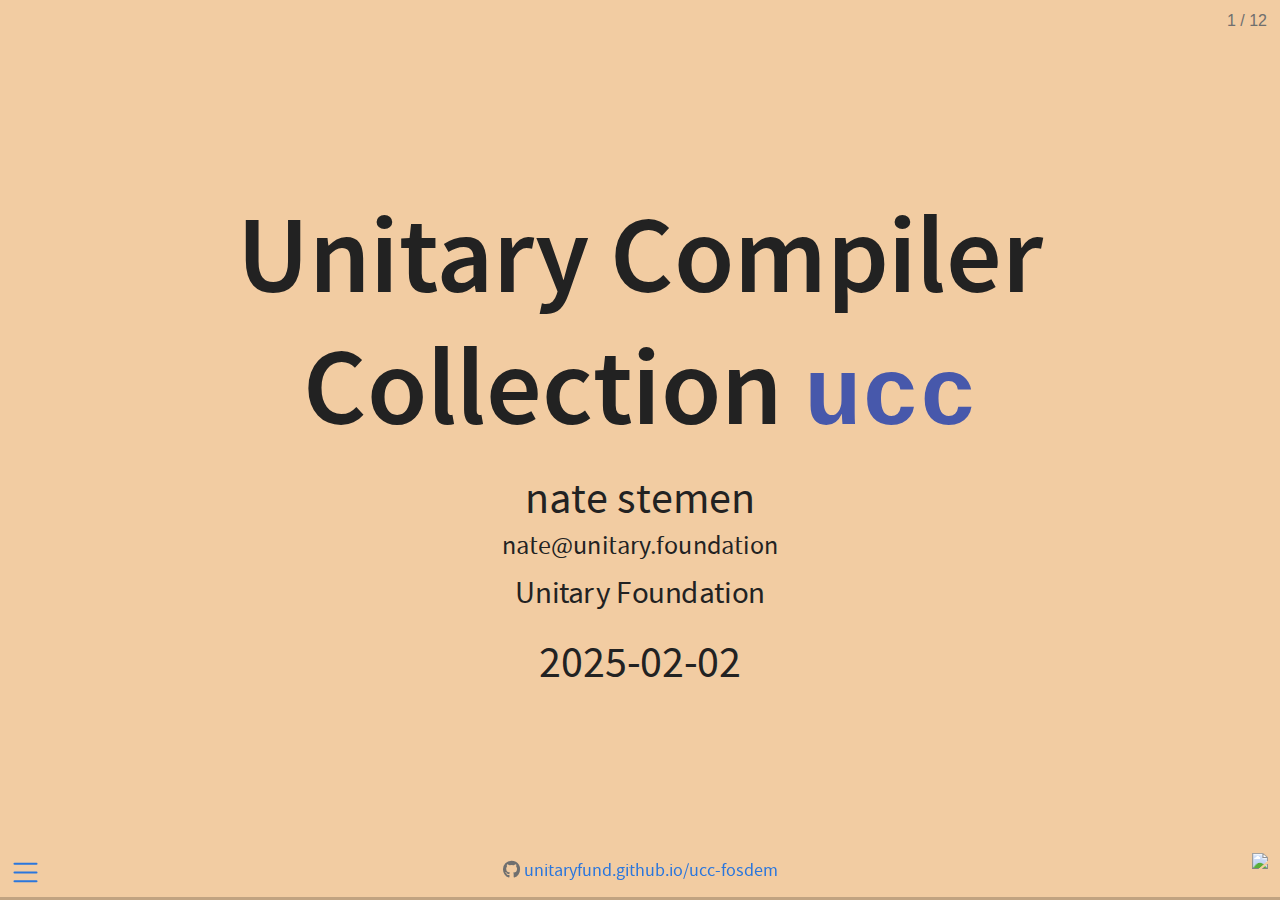
==== docs/ucc.html @ 421ac42f "progressing" ====
<!DOCTYPE html>
<html lang="en"><head>
<script src="site_libs/clipboard/clipboard.min.js"></script>
<script src="site_libs/quarto-html/tabby.min.js"></script>
<script src="site_libs/quarto-html/popper.min.js"></script>
<script src="site_libs/quarto-html/tippy.umd.min.js"></script>
<link href="site_libs/quarto-html/tippy.css" rel="stylesheet">
<link href="site_libs/quarto-html/light-border.css" rel="stylesheet">
<link href="site_libs/quarto-html/quarto-syntax-highlighting-549806ee2085284f45b00abea8c6df48.css" rel="stylesheet" id="quarto-text-highlighting-styles">
<link href="site_libs/quarto-contrib/fontawesome6-1.2.0/all.min.css" rel="stylesheet">
<link href="site_libs/quarto-contrib/fontawesome6-1.2.0/latex-fontsize.css" rel="stylesheet"><meta charset="utf-8">
  <meta name="generator" content="quarto-1.6.40">

  <meta name="author" content="nate stemen">
  <meta name="dcterms.date" content="2025-02-02">
  <title>Unitary Compiler Collection ucc</title>
  <meta name="apple-mobile-web-app-capable" content="yes">
  <meta name="apple-mobile-web-app-status-bar-style" content="black-translucent">
  <meta name="viewport" content="width=device-width, initial-scale=1.0, maximum-scale=1.0, user-scalable=no, minimal-ui">
  <link rel="stylesheet" href="site_libs/revealjs/dist/reset.css">
  <link rel="stylesheet" href="site_libs/revealjs/dist/reveal.css">
  <style>
    code{white-space: pre-wrap;}
    span.smallcaps{font-variant: small-caps;}
    div.columns{display: flex; gap: min(4vw, 1.5em);}
    div.column{flex: auto; overflow-x: auto;}
    div.hanging-indent{margin-left: 1.5em; text-indent: -1.5em;}
    ul.task-list{list-style: none;}
    ul.task-list li input[type="checkbox"] {
      width: 0.8em;
      margin: 0 0.8em 0.2em -1em; /* quarto-specific, see https://github.com/quarto-dev/quarto-cli/issues/4556 */ 
      vertical-align: middle;
    }
    /* CSS for syntax highlighting */
    pre > code.sourceCode { white-space: pre; position: relative; }
    pre > code.sourceCode > span { line-height: 1.25; }
    pre > code.sourceCode > span:empty { height: 1.2em; }
    .sourceCode { overflow: visible; }
    code.sourceCode > span { color: inherit; text-decoration: inherit; }
    div.sourceCode { margin: 1em 0; }
    pre.sourceCode { margin: 0; }
    @media screen {
    div.sourceCode { overflow: auto; }
    }
    @media print {
    pre > code.sourceCode { white-space: pre-wrap; }
    pre > code.sourceCode > span { display: inline-block; text-indent: -5em; padding-left: 5em; }
    }
    pre.numberSource code
      { counter-reset: source-line 0; }
    pre.numberSource code > span
      { position: relative; left: -4em; counter-increment: source-line; }
    pre.numberSource code > span > a:first-child::before
      { content: counter(source-line);
        position: relative; left: -1em; text-align: right; vertical-align: baseline;
        border: none; display: inline-block;
        -webkit-touch-callout: none; -webkit-user-select: none;
        -khtml-user-select: none; -moz-user-select: none;
        -ms-user-select: none; user-select: none;
        padding: 0 4px; width: 4em;
        color: #aaaaaa;
      }
    pre.numberSource { margin-left: 3em; border-left: 1px solid #aaaaaa;  padding-left: 4px; }
    div.sourceCode
      { color: #003b4f; background-color: #f1f3f5; }
    @media screen {
    pre > code.sourceCode > span > a:first-child::before { text-decoration: underline; }
    }
    code span { color: #003b4f; } /* Normal */
    code span.al { color: #ad0000; } /* Alert */
    code span.an { color: #5e5e5e; } /* Annotation */
    code span.at { color: #657422; } /* Attribute */
    code span.bn { color: #ad0000; } /* BaseN */
    code span.bu { } /* BuiltIn */
    code span.cf { color: #003b4f; font-weight: bold; } /* ControlFlow */
    code span.ch { color: #20794d; } /* Char */
    code span.cn { color: #8f5902; } /* Constant */
    code span.co { color: #5e5e5e; } /* Comment */
    code span.cv { color: #5e5e5e; font-style: italic; } /* CommentVar */
    code span.do { color: #5e5e5e; font-style: italic; } /* Documentation */
    code span.dt { color: #ad0000; } /* DataType */
    code span.dv { color: #ad0000; } /* DecVal */
    code span.er { color: #ad0000; } /* Error */
    code span.ex { } /* Extension */
    code span.fl { color: #ad0000; } /* Float */
    code span.fu { color: #4758ab; } /* Function */
    code span.im { color: #00769e; } /* Import */
    code span.in { color: #5e5e5e; } /* Information */
    code span.kw { color: #003b4f; font-weight: bold; } /* Keyword */
    code span.op { color: #5e5e5e; } /* Operator */
    code span.ot { color: #003b4f; } /* Other */
    code span.pp { color: #ad0000; } /* Preprocessor */
    code span.sc { color: #5e5e5e; } /* SpecialChar */
    code span.ss { color: #20794d; } /* SpecialString */
    code span.st { color: #20794d; } /* String */
    code span.va { color: #111111; } /* Variable */
    code span.vs { color: #20794d; } /* VerbatimString */
    code span.wa { color: #5e5e5e; font-style: italic; } /* Warning */
  </style>
  <link rel="stylesheet" href="site_libs/revealjs/dist/theme/quarto-bbe7401fe57d4b791b917637bb662036.css">
  <link rel="stylesheet" href="styles.css">
  <link href="site_libs/revealjs/plugin/quarto-line-highlight/line-highlight.css" rel="stylesheet">
  <link href="site_libs/revealjs/plugin/reveal-menu/menu.css" rel="stylesheet">
  <link href="site_libs/revealjs/plugin/reveal-menu/quarto-menu.css" rel="stylesheet">
  <link href="site_libs/revealjs/plugin/quarto-support/footer.css" rel="stylesheet">
  <style type="text/css">
    .reveal div.sourceCode {
      margin: 0;
      overflow: auto;
    }
    .reveal div.hanging-indent {
      margin-left: 1em;
      text-indent: -1em;
    }
    .reveal .slide:not(.center) {
      height: 100%;
    }
    .reveal .slide.scrollable {
      overflow-y: auto;
    }
    .reveal .footnotes {
      height: 100%;
      overflow-y: auto;
    }
    .reveal .slide .absolute {
      position: absolute;
      display: block;
    }
    .reveal .footnotes ol {
      counter-reset: ol;
      list-style-type: none; 
      margin-left: 0;
    }
    .reveal .footnotes ol li:before {
      counter-increment: ol;
      content: counter(ol) ". "; 
    }
    .reveal .footnotes ol li > p:first-child {
      display: inline-block;
    }
    .reveal .slide ul,
    .reveal .slide ol {
      margin-bottom: 0.5em;
    }
    .reveal .slide ul li,
    .reveal .slide ol li {
      margin-top: 0.4em;
      margin-bottom: 0.2em;
    }
    .reveal .slide ul[role="tablist"] li {
      margin-bottom: 0;
    }
    .reveal .slide ul li > *:first-child,
    .reveal .slide ol li > *:first-child {
      margin-block-start: 0;
    }
    .reveal .slide ul li > *:last-child,
    .reveal .slide ol li > *:last-child {
      margin-block-end: 0;
    }
    .reveal .slide .columns:nth-child(3) {
      margin-block-start: 0.8em;
    }
    .reveal blockquote {
      box-shadow: none;
    }
    .reveal .tippy-content>* {
      margin-top: 0.2em;
      margin-bottom: 0.7em;
    }
    .reveal .tippy-content>*:last-child {
      margin-bottom: 0.2em;
    }
    .reveal .slide > img.stretch.quarto-figure-center,
    .reveal .slide > img.r-stretch.quarto-figure-center {
      display: block;
      margin-left: auto;
      margin-right: auto; 
    }
    .reveal .slide > img.stretch.quarto-figure-left,
    .reveal .slide > img.r-stretch.quarto-figure-left  {
      display: block;
      margin-left: 0;
      margin-right: auto; 
    }
    .reveal .slide > img.stretch.quarto-figure-right,
    .reveal .slide > img.r-stretch.quarto-figure-right  {
      display: block;
      margin-left: auto;
      margin-right: 0; 
    }
  </style>
  <script src="site_libs/quarto-diagram/mermaid.min.js"></script>
  <script src="site_libs/quarto-diagram/mermaid-init.js"></script>
  <link href="site_libs/quarto-diagram/mermaid.css" rel="stylesheet">
</head>
<body class="quarto-light">
  <div class="reveal">
    <div class="slides">

<section id="title-slide" class="quarto-title-block center">
  <h1 class="title">Unitary Compiler Collection <code>ucc</code></h1>

<div class="quarto-title-authors">
<div class="quarto-title-author">
<div class="quarto-title-author-name">
<a href="https://nates.place">nate stemen</a> 
</div>
<div class="quarto-title-author-email">
<a href="mailto:nate@unitary.foundation">nate@unitary.foundation</a>
</div>
        <p class="quarto-title-affiliation">
            <a href="https://unitary.foundation">
            Unitary Foundation
            </a>
          </p>
    </div>
</div>

  <p class="date">2025-02-02</p>
</section>
<section id="the-team" class="title-slide slide level1 center">
<h1>The team <img src="UCC.png" alt="Logo" style="width: 250px; vertical-align: middle;"></h1>
<div style="display: flex; flex-wrap: wrap; justify-content: center; gap: 2rem; align-items: center;">
<div style="flex: 1; max-width: 120px; text-align: center;">
<p><img data-src="Jordan.png" class="rounded" width="100"></p>
<p>Jordan Sullivan</p>
</div>
<div style="flex: 1; max-width: 120px; text-align: center;">
<p><img data-src="Misty.png" class="rounded" width="100"></p>
<p>Misty Wahl</p>
</div>
<div style="flex: 1; max-width: 120px; text-align: center;">
<p><img data-src="Nate.png" class="rounded" width="100"></p>
<p>Nate Stemen</p>
</div>
<div style="flex: 1; max-width: 120px; text-align: center;">
<p><img data-src="Will.png" class="rounded" width="100"></p>
<p>Will Zeng</p>
</div>
<div style="flex: 1; max-width: 120px; text-align: center;">
<p><img data-src="Nathan.png" class="rounded" width="100"></p>
<p>Nathan Shammah</p>
</div>
</div>
</section>

<section id="transpilation" class="title-slide slide level1 center">
<h1>Transpilation</h1>
<p><embed data-src="circuit.pdf"></p>
</section>

<section id="transpilation-1" class="title-slide slide level1 center">
<h1>Transpilation</h1>

<img data-src="circuit2.svg" class="r-stretch"></section>

<section id="whats-in-the-name" class="title-slide slide level1 center">
<h1>What’s in the name?</h1>
<dl>
<dt>Unitary</dt>
<dd>
<span class="math inline">\(\mathsf{U}(n) := \{U \in \mathbb{C}^{n\times n} \mid U\cdot U^\dagger = \mathbb{1}\}\)</span>
</dd>
</dl>
<aside class="notes">
<p>Or if you aren’t a group theory nerd, operations that are trivially reversible: their inverse <span class="math inline">\(U^{-1}\)</span> is just their conjugate transpose <span class="math inline">\(U^{\dagger}\)</span></p>
<style type="text/css">
        span.MJX_Assistive_MathML {
          position:absolute!important;
          clip: rect(1px, 1px, 1px, 1px);
          padding: 1px 0 0 0!important;
          border: 0!important;
          height: 1px!important;
          width: 1px!important;
          overflow: hidden!important;
          display:block!important;
      }</style></aside>
<dl>
<dt>Compiler</dt>
<dd>
Translates computer code from one language to another, usually lower-level, language.
</dd>
<dt>Collection</dt>
<dd>
A group of objects or works to be seen, studied, or kept together.
</dd>
</dl>
</section>

<section id="what-is-a-quantum-compiler" class="title-slide slide level1 center">
<h1>What is a quantum compiler?</h1>
<p><span class="math display">\[
\begin{tikzpicture}
   \node at (0,0) {$\ket{0}$};
   \draw (0.5,0) -- (2,0);
   \node at (2.5,0) {H};
   \draw (3,0) -- (5,0);
\end{tikzpicture}
\]</span></p>
<p><span class="math display">\[
\begin{quantikz}
\lstick{\ket{0}} &amp; \gate{H} &amp; \ctrl{1} &amp; \meter{} \\
\lstick{\ket{0}} &amp; \qw      &amp; \targ{}  &amp; \qw
\end{quantikz}
\]</span></p>
<div class="cell" data-reveal="true" data-layout-align="default">
<div class="cell-output-display">
<div>
<p></p><figure class=""><p></p>
<div>
<pre class="mermaid mermaid-js">graph LR
    A[Quantum algorithm] --&gt; B[Quantum circuit]
    A --&gt; Class[Classical processing]
    B --&gt;|quantum circuit compiler| C[Optimized quantum circuit]
    C --&gt; D[Quantum Circuit Layer]
    D --&gt; E[Quantum Gate Layer]
    E --&gt; F[Physical Layer]

</pre>
</div>
<p></p></figure><p></p>
</div>
</div>
</div>
</section>

<section id="what-does-the-ecosystem-look-like" class="title-slide slide level1 center">
<h1>What does the ecosystem look like?</h1>
<p>Lots of different frontends that are made by hardware providers to suit their own needs.</p>
</section>

<section id="what-problems-diddoes-gccclang-enable" class="title-slide slide level1 center">
<h1>What problems did/does <code>gcc</code>/<code>clang</code> enable?</h1>
<div class="cell" data-reveal="true" data-layout-align="default">
<div class="cell-output-display">
<div>
<p></p><figure class=""><p></p>
<div>
<pre class="mermaid mermaid-js">graph LR
    A[Quantum algorithm] --&gt; B[Quantum circuit]
    A --&gt; Class[Classical processing]
    B --&gt;|quantum circuit compiler| C[Optimized quantum circuit]
    C --&gt; D[Quantum Circuit Layer]
    D --&gt; E[Quantum Gate Layer]
    E --&gt; F[Physical Layer]

</pre>
</div>
<p></p></figure><p></p>
</div>
</div>
</div>
<p>they make it easy to compile a program to any backend.</p>
</section>

<section id="how-can-i-use-ucc" class="title-slide slide level1 center">
<h1>How can I use <code>ucc</code>?</h1>
<p><strong>Install</strong></p>
<div class="sourceCode" id="cb1"><pre class="sourceCode numberSource bash number-lines code-with-copy"><code class="sourceCode bash"><span id="cb1-1"><a></a><span class="ex">$</span> pip install ucc</span></code><button title="Copy to Clipboard" class="code-copy-button"><i class="bi"></i></button></pre></div>
<p><strong>Run!</strong></p>
<div class="sourceCode" id="cb2"><pre class="sourceCode numberSource python number-lines code-with-copy"><code class="sourceCode python"><span id="cb2-1"><a></a><span class="im">import</span> ucc</span>
<span id="cb2-2"><a></a></span>
<span id="cb2-3"><a></a>circuit <span class="op">=</span> ...  <span class="co"># must be one of cirq, qiskit, PyTKET, qasm</span></span>
<span id="cb2-4"><a></a></span>
<span id="cb2-5"><a></a>ucc.<span class="bu">compile</span>(circuit)</span></code><button title="Copy to Clipboard" class="code-copy-button"><i class="bi"></i></button></pre></div>
</section>

<section id="how-does-ucc-perform" class="title-slide slide level1 center">
<h1>How does <code>ucc</code> perform?</h1>
<p><em>results</em></p>
</section>

<section id="get-involved" class="title-slide slide level1 center">
<h1>Get involved!</h1>
<p>we need and want your help!</p>
</section>

<section id="slide-2-title" class="title-slide slide level1 center">
<h1>Slide 2 Title</h1>
<div class="sourceCode" id="cb3"><pre class="sourceCode numberSource python number-lines code-with-copy"><code class="sourceCode python"><span id="cb3-1"><a></a><span class="bu">print</span>(<span class="st">"Code example"</span>)</span></code><button title="Copy to Clipboard" class="code-copy-button"><i class="bi"></i></button></pre></div>



</section>
    </div>
  <div class="quarto-auto-generated-content" style="display: none;">
<p><img src="https://raw.githubusercontent.com/unitaryfund/unitary.foundation/refs/heads/main/src/assets/svg/logo.svg" class="slide-logo"></p>
<div class="footer footer-default">
<p><i class="fa-brands fa-github" aria-label="github"></i> <a href="https://unitaryfund.github.io/ucc-fosdem/">unitaryfund.github.io/ucc-fosdem</a></p>
</div>
</div></div>

  <script>window.backupDefine = window.define; window.define = undefined;</script>
  <script src="site_libs/revealjs/dist/reveal.js"></script>
  <!-- reveal.js plugins -->
  <script src="site_libs/revealjs/plugin/quarto-line-highlight/line-highlight.js"></script>
  <script src="site_libs/revealjs/plugin/pdf-export/pdfexport.js"></script>
  <script src="site_libs/revealjs/plugin/reveal-menu/menu.js"></script>
  <script src="site_libs/revealjs/plugin/reveal-menu/quarto-menu.js"></script>
  <script src="site_libs/revealjs/plugin/quarto-support/support.js"></script>
  

  <script src="site_libs/revealjs/plugin/notes/notes.js"></script>
  <script src="site_libs/revealjs/plugin/search/search.js"></script>
  <script src="site_libs/revealjs/plugin/zoom/zoom.js"></script>
  <script src="site_libs/revealjs/plugin/math/math.js"></script>
  <script>window.define = window.backupDefine; window.backupDefine = undefined;</script>

  <script>

      // Full list of configuration options available at:
      // https://revealjs.com/config/
      Reveal.initialize({
'controlsAuto': true,
'previewLinksAuto': false,
'pdfSeparateFragments': false,
'autoAnimateEasing': "ease",
'autoAnimateDuration': 1,
'autoAnimateUnmatched': true,
'jumpToSlide': true,
'menu': {"side":"left","useTextContentForMissingTitles":true,"markers":false,"loadIcons":false,"custom":[{"title":"Tools","icon":"<i class=\"fas fa-gear\"></i>","content":"<ul class=\"slide-menu-items\">\n<li class=\"slide-tool-item active\" data-item=\"0\"><a href=\"#\" onclick=\"RevealMenuToolHandlers.fullscreen(event)\"><kbd>f</kbd> Fullscreen</a></li>\n<li class=\"slide-tool-item\" data-item=\"1\"><a href=\"#\" onclick=\"RevealMenuToolHandlers.speakerMode(event)\"><kbd>s</kbd> Speaker View</a></li>\n<li class=\"slide-tool-item\" data-item=\"2\"><a href=\"#\" onclick=\"RevealMenuToolHandlers.overview(event)\"><kbd>o</kbd> Slide Overview</a></li>\n<li class=\"slide-tool-item\" data-item=\"3\"><a href=\"#\" onclick=\"RevealMenuToolHandlers.togglePdfExport(event)\"><kbd>e</kbd> PDF Export Mode</a></li>\n<li class=\"slide-tool-item\" data-item=\"4\"><a href=\"#\" onclick=\"RevealMenuToolHandlers.toggleScrollView(event)\"><kbd>r</kbd> Scroll View Mode</a></li>\n<li class=\"slide-tool-item\" data-item=\"5\"><a href=\"#\" onclick=\"RevealMenuToolHandlers.keyboardHelp(event)\"><kbd>?</kbd> Keyboard Help</a></li>\n</ul>"}],"openButton":true},
'smaller': false,
 
        // Display controls in the bottom right corner
        controls: false,

        // Help the user learn the controls by providing hints, for example by
        // bouncing the down arrow when they first encounter a vertical slide
        controlsTutorial: false,

        // Determines where controls appear, "edges" or "bottom-right"
        controlsLayout: 'edges',

        // Visibility rule for backwards navigation arrows; "faded", "hidden"
        // or "visible"
        controlsBackArrows: 'faded',

        // Display a presentation progress bar
        progress: true,

        // Display the page number of the current slide
        slideNumber: 'c/t',

        // 'all', 'print', or 'speaker'
        showSlideNumber: 'all',

        // Add the current slide number to the URL hash so that reloading the
        // page/copying the URL will return you to the same slide
        hash: true,

        // Start with 1 for the hash rather than 0
        hashOneBasedIndex: false,

        // Flags if we should monitor the hash and change slides accordingly
        respondToHashChanges: true,

        // Push each slide change to the browser history
        history: true,

        // Enable keyboard shortcuts for navigation
        keyboard: true,

        // Enable the slide overview mode
        overview: true,

        // Disables the default reveal.js slide layout (scaling and centering)
        // so that you can use custom CSS layout
        disableLayout: false,

        // Vertical centering of slides
        center: false,

        // Enables touch navigation on devices with touch input
        touch: true,

        // Loop the presentation
        loop: false,

        // Change the presentation direction to be RTL
        rtl: false,

        // see https://revealjs.com/vertical-slides/#navigation-mode
        navigationMode: 'linear',

        // Randomizes the order of slides each time the presentation loads
        shuffle: false,

        // Turns fragments on and off globally
        fragments: true,

        // Flags whether to include the current fragment in the URL,
        // so that reloading brings you to the same fragment position
        fragmentInURL: false,

        // Flags if the presentation is running in an embedded mode,
        // i.e. contained within a limited portion of the screen
        embedded: false,

        // Flags if we should show a help overlay when the questionmark
        // key is pressed
        help: true,

        // Flags if it should be possible to pause the presentation (blackout)
        pause: true,

        // Flags if speaker notes should be visible to all viewers
        showNotes: false,

        // Global override for autoplaying embedded media (null/true/false)
        autoPlayMedia: null,

        // Global override for preloading lazy-loaded iframes (null/true/false)
        preloadIframes: null,

        // Number of milliseconds between automatically proceeding to the
        // next slide, disabled when set to 0, this value can be overwritten
        // by using a data-autoslide attribute on your slides
        autoSlide: 0,

        // Stop auto-sliding after user input
        autoSlideStoppable: true,

        // Use this method for navigation when auto-sliding
        autoSlideMethod: null,

        // Specify the average time in seconds that you think you will spend
        // presenting each slide. This is used to show a pacing timer in the
        // speaker view
        defaultTiming: null,

        // Enable slide navigation via mouse wheel
        mouseWheel: false,

        // The display mode that will be used to show slides
        display: 'block',

        // Hide cursor if inactive
        hideInactiveCursor: true,

        // Time before the cursor is hidden (in ms)
        hideCursorTime: 5000,

        // Opens links in an iframe preview overlay
        previewLinks: true,

        // Transition style (none/fade/slide/convex/concave/zoom)
        transition: 'none',

        // Transition speed (default/fast/slow)
        transitionSpeed: 'default',

        // Transition style for full page slide backgrounds
        // (none/fade/slide/convex/concave/zoom)
        backgroundTransition: 'none',

        // Number of slides away from the current that are visible
        viewDistance: 3,

        // Number of slides away from the current that are visible on mobile
        // devices. It is advisable to set this to a lower number than
        // viewDistance in order to save resources.
        mobileViewDistance: 2,

        // The "normal" size of the presentation, aspect ratio will be preserved
        // when the presentation is scaled to fit different resolutions. Can be
        // specified using percentage units.
        width: 1050,

        height: 700,

        // Factor of the display size that should remain empty around the content
        margin: 0.1,

        math: {
          mathjax: 'https://cdnjs.cloudflare.com/ajax/libs/mathjax/2.7.9/MathJax.js',
          config: 'TeX-AMS_HTML-full',
          tex2jax: {
            inlineMath: [['\\(','\\)']],
            displayMath: [['\\[','\\]']],
            balanceBraces: true,
            processEscapes: false,
            processRefs: true,
            processEnvironments: true,
            preview: 'TeX',
            skipTags: ['script','noscript','style','textarea','pre','code'],
            ignoreClass: 'tex2jax_ignore',
            processClass: 'tex2jax_process'
          },
        },

        // reveal.js plugins
        plugins: [QuartoLineHighlight, PdfExport, RevealMenu, QuartoSupport,

          RevealMath,
          RevealNotes,
          RevealSearch,
          RevealZoom
        ]
      });
    </script>
    <script id="quarto-html-after-body" type="application/javascript">
    window.document.addEventListener("DOMContentLoaded", function (event) {
      const toggleBodyColorMode = (bsSheetEl) => {
        const mode = bsSheetEl.getAttribute("data-mode");
        const bodyEl = window.document.querySelector("body");
        if (mode === "dark") {
          bodyEl.classList.add("quarto-dark");
          bodyEl.classList.remove("quarto-light");
        } else {
          bodyEl.classList.add("quarto-light");
          bodyEl.classList.remove("quarto-dark");
        }
      }
      const toggleBodyColorPrimary = () => {
        const bsSheetEl = window.document.querySelector("link#quarto-bootstrap");
        if (bsSheetEl) {
          toggleBodyColorMode(bsSheetEl);
        }
      }
      toggleBodyColorPrimary();  
      const tabsets =  window.document.querySelectorAll(".panel-tabset-tabby")
      tabsets.forEach(function(tabset) {
        const tabby = new Tabby('#' + tabset.id);
      });
      const isCodeAnnotation = (el) => {
        for (const clz of el.classList) {
          if (clz.startsWith('code-annotation-')) {                     
            return true;
          }
        }
        return false;
      }
      const onCopySuccess = function(e) {
        // button target
        const button = e.trigger;
        // don't keep focus
        button.blur();
        // flash "checked"
        button.classList.add('code-copy-button-checked');
        var currentTitle = button.getAttribute("title");
        button.setAttribute("title", "Copied!");
        let tooltip;
        if (window.bootstrap) {
          button.setAttribute("data-bs-toggle", "tooltip");
          button.setAttribute("data-bs-placement", "left");
          button.setAttribute("data-bs-title", "Copied!");
          tooltip = new bootstrap.Tooltip(button, 
            { trigger: "manual", 
              customClass: "code-copy-button-tooltip",
              offset: [0, -8]});
          tooltip.show();    
        }
        setTimeout(function() {
          if (tooltip) {
            tooltip.hide();
            button.removeAttribute("data-bs-title");
            button.removeAttribute("data-bs-toggle");
            button.removeAttribute("data-bs-placement");
          }
          button.setAttribute("title", currentTitle);
          button.classList.remove('code-copy-button-checked');
        }, 1000);
        // clear code selection
        e.clearSelection();
      }
      const getTextToCopy = function(trigger) {
          const codeEl = trigger.previousElementSibling.cloneNode(true);
          for (const childEl of codeEl.children) {
            if (isCodeAnnotation(childEl)) {
              childEl.remove();
            }
          }
          return codeEl.innerText;
      }
      const clipboard = new window.ClipboardJS('.code-copy-button:not([data-in-quarto-modal])', {
        text: getTextToCopy
      });
      clipboard.on('success', onCopySuccess);
      if (window.document.getElementById('quarto-embedded-source-code-modal')) {
        const clipboardModal = new window.ClipboardJS('.code-copy-button[data-in-quarto-modal]', {
          text: getTextToCopy,
          container: window.document.getElementById('quarto-embedded-source-code-modal')
        });
        clipboardModal.on('success', onCopySuccess);
      }
        var localhostRegex = new RegExp(/^(?:http|https):\/\/localhost\:?[0-9]*\//);
        var mailtoRegex = new RegExp(/^mailto:/);
          var filterRegex = new RegExp('/' + window.location.host + '/');
        var isInternal = (href) => {
            return filterRegex.test(href) || localhostRegex.test(href) || mailtoRegex.test(href);
        }
        // Inspect non-navigation links and adorn them if external
     	var links = window.document.querySelectorAll('a[href]:not(.nav-link):not(.navbar-brand):not(.toc-action):not(.sidebar-link):not(.sidebar-item-toggle):not(.pagination-link):not(.no-external):not([aria-hidden]):not(.dropdown-item):not(.quarto-navigation-tool):not(.about-link)');
        for (var i=0; i<links.length; i++) {
          const link = links[i];
          if (!isInternal(link.href)) {
            // undo the damage that might have been done by quarto-nav.js in the case of
            // links that we want to consider external
            if (link.dataset.originalHref !== undefined) {
              link.href = link.dataset.originalHref;
            }
          }
        }
      function tippyHover(el, contentFn, onTriggerFn, onUntriggerFn) {
        const config = {
          allowHTML: true,
          maxWidth: 500,
          delay: 100,
          arrow: false,
          appendTo: function(el) {
              return el.closest('section.slide') || el.parentElement;
          },
          interactive: true,
          interactiveBorder: 10,
          theme: 'light-border',
          placement: 'bottom-start',
        };
        if (contentFn) {
          config.content = contentFn;
        }
        if (onTriggerFn) {
          config.onTrigger = onTriggerFn;
        }
        if (onUntriggerFn) {
          config.onUntrigger = onUntriggerFn;
        }
          config['offset'] = [0,0];
          config['maxWidth'] = 700;
        window.tippy(el, config); 
      }
      const noterefs = window.document.querySelectorAll('a[role="doc-noteref"]');
      for (var i=0; i<noterefs.length; i++) {
        const ref = noterefs[i];
        tippyHover(ref, function() {
          // use id or data attribute instead here
          let href = ref.getAttribute('data-footnote-href') || ref.getAttribute('href');
          try { href = new URL(href).hash; } catch {}
          const id = href.replace(/^#\/?/, "");
          const note = window.document.getElementById(id);
          if (note) {
            return note.innerHTML;
          } else {
            return "";
          }
        });
      }
      const findCites = (el) => {
        const parentEl = el.parentElement;
        if (parentEl) {
          const cites = parentEl.dataset.cites;
          if (cites) {
            return {
              el,
              cites: cites.split(' ')
            };
          } else {
            return findCites(el.parentElement)
          }
        } else {
          return undefined;
        }
      };
      var bibliorefs = window.document.querySelectorAll('a[role="doc-biblioref"]');
      for (var i=0; i<bibliorefs.length; i++) {
        const ref = bibliorefs[i];
        const citeInfo = findCites(ref);
        if (citeInfo) {
          tippyHover(citeInfo.el, function() {
            var popup = window.document.createElement('div');
            citeInfo.cites.forEach(function(cite) {
              var citeDiv = window.document.createElement('div');
              citeDiv.classList.add('hanging-indent');
              citeDiv.classList.add('csl-entry');
              var biblioDiv = window.document.getElementById('ref-' + cite);
              if (biblioDiv) {
                citeDiv.innerHTML = biblioDiv.innerHTML;
              }
              popup.appendChild(citeDiv);
            });
            return popup.innerHTML;
          });
        }
      }
    });
    </script>
    

</body></html>
---- docs/site_libs/quarto-html/tippy.css ----
.tippy-box[data-animation=fade][data-state=hidden]{opacity:0}[data-tippy-root]{max-width:calc(100vw - 10px)}.tippy-box{position:relative;background-color:#333;color:#fff;border-radius:4px;font-size:14px;line-height:1.4;white-space:normal;outline:0;transition-property:transform,visibility,opacity}.tippy-box[data-placement^=top]>.tippy-arrow{bottom:0}.tippy-box[data-placement^=top]>.tippy-arrow:before{bottom:-7px;left:0;border-width:8px 8px 0;border-top-color:initial;transform-origin:center top}.tippy-box[data-placement^=bottom]>.tippy-arrow{top:0}.tippy-box[data-placement^=bottom]>.tippy-arrow:before{top:-7px;left:0;border-width:0 8px 8px;border-bottom-color:initial;transform-origin:center bottom}.tippy-box[data-placement^=left]>.tippy-arrow{right:0}.tippy-box[data-placement^=left]>.tippy-arrow:before{border-width:8px 0 8px 8px;border-left-color:initial;right:-7px;transform-origin:center left}.tippy-box[data-placement^=right]>.tippy-arrow{left:0}.tippy-box[data-placement^=right]>.tippy-arrow:before{left:-7px;border-width:8px 8px 8px 0;border-right-color:initial;transform-origin:center right}.tippy-box[data-inertia][data-state=visible]{transition-timing-function:cubic-bezier(.54,1.5,.38,1.11)}.tippy-arrow{width:16px;height:16px;color:#333}.tippy-arrow:before{content:"";position:absolute;border-color:transparent;border-style:solid}.tippy-content{position:relative;padding:5px 9px;z-index:1}
---- docs/site_libs/quarto-html/light-border.css ----
.tippy-box[data-theme~=light-border]{background-color:#fff;background-clip:padding-box;border:1px solid rgba(0,8,16,.15);color:#333;box-shadow:0 4px 14px -2px rgba(0,8,16,.08)}.tippy-box[data-theme~=light-border]>.tippy-backdrop{background-color:#fff}.tippy-box[data-theme~=light-border]>.tippy-arrow:after,.tippy-box[data-theme~=light-border]>.tippy-svg-arrow:after{content:"";position:absolute;z-index:-1}.tippy-box[data-theme~=light-border]>.tippy-arrow:after{border-color:transparent;border-style:solid}.tippy-box[data-theme~=light-border][data-placement^=top]>.tippy-arrow:before{border-top-color:#fff}.tippy-box[data-theme~=light-border][data-placement^=top]>.tippy-arrow:after{border-top-color:rgba(0,8,16,.2);border-width:7px 7px 0;top:17px;left:1px}.tippy-box[data-theme~=light-border][data-placement^=top]>.tippy-svg-arrow>svg{top:16px}.tippy-box[data-theme~=light-border][data-placement^=top]>.tippy-svg-arrow:after{top:17px}.tippy-box[data-theme~=light-border][data-placement^=bottom]>.tippy-arrow:before{border-bottom-color:#fff;bottom:16px}.tippy-box[data-theme~=light-border][data-placement^=bottom]>.tippy-arrow:after{border-bottom-color:rgba(0,8,16,.2);border-width:0 7px 7px;bottom:17px;left:1px}.tippy-box[data-theme~=light-border][data-placement^=bottom]>.tippy-svg-arrow>svg{bottom:16px}.tippy-box[data-theme~=light-border][data-placement^=bottom]>.tippy-svg-arrow:after{bottom:17px}.tippy-box[data-theme~=light-border][data-placement^=left]>.tippy-arrow:before{border-left-color:#fff}.tippy-box[data-theme~=light-border][data-placement^=left]>.tippy-arrow:after{border-left-color:rgba(0,8,16,.2);border-width:7px 0 7px 7px;left:17px;top:1px}.tippy-box[data-theme~=light-border][data-placement^=left]>.tippy-svg-arrow>svg{left:11px}.tippy-box[data-theme~=light-border][data-placement^=left]>.tippy-svg-arrow:after{left:12px}.tippy-box[data-theme~=light-border][data-placement^=right]>.tippy-arrow:before{border-right-color:#fff;right:16px}.tippy-box[data-theme~=light-border][data-placement^=right]>.tippy-arrow:after{border-width:7px 7px 7px 0;right:17px;top:1px;border-right-color:rgba(0,8,16,.2)}.tippy-box[data-theme~=light-border][data-placement^=right]>.tippy-svg-arrow>svg{right:11px}.tippy-box[data-theme~=light-border][data-placement^=right]>.tippy-svg-arrow:after{right:12px}.tippy-box[data-theme~=light-border]>.tippy-svg-arrow{fill:#fff}.tippy-box[data-theme~=light-border]>.tippy-svg-arrow:after{background-image:url([data-uri]);background-size:16px 6px;width:16px;height:6px}
---- docs/site_libs/quarto-html/quarto-syntax-highlighting-549806ee2085284f45b00abea8c6df48.css ----
/* quarto syntax highlight colors */
:root {
  --quarto-hl-ot-color: #003B4F;
  --quarto-hl-at-color: #657422;
  --quarto-hl-ss-color: #20794D;
  --quarto-hl-an-color: #5E5E5E;
  --quarto-hl-fu-color: #4758AB;
  --quarto-hl-st-color: #20794D;
  --quarto-hl-cf-color: #003B4F;
  --quarto-hl-op-color: #5E5E5E;
  --quarto-hl-er-color: #AD0000;
  --quarto-hl-bn-color: #AD0000;
  --quarto-hl-al-color: #AD0000;
  --quarto-hl-va-color: #111111;
  --quarto-hl-bu-color: inherit;
  --quarto-hl-ex-color: inherit;
  --quarto-hl-pp-color: #AD0000;
  --quarto-hl-in-color: #5E5E5E;
  --quarto-hl-vs-color: #20794D;
  --quarto-hl-wa-color: #5E5E5E;
  --quarto-hl-do-color: #5E5E5E;
  --quarto-hl-im-color: #00769E;
  --quarto-hl-ch-color: #20794D;
  --quarto-hl-dt-color: #AD0000;
  --quarto-hl-fl-color: #AD0000;
  --quarto-hl-co-color: #5E5E5E;
  --quarto-hl-cv-color: #5E5E5E;
  --quarto-hl-cn-color: #8f5902;
  --quarto-hl-sc-color: #5E5E5E;
  --quarto-hl-dv-color: #AD0000;
  --quarto-hl-kw-color: #003B4F;
}

/* other quarto variables */
:root {
  --quarto-font-monospace: SFMono-Regular, Menlo, Monaco, Consolas, "Liberation Mono", "Courier New", monospace;
}

pre > code.sourceCode > span {
  color: #003B4F;
}

code span {
  color: #003B4F;
}

code.sourceCode > span {
  color: #003B4F;
}

div.sourceCode,
div.sourceCode pre.sourceCode {
  color: #003B4F;
}

code span.ot {
  color: #003B4F;
  font-style: inherit;
}

code span.at {
  color: #657422;
  font-style: inherit;
}

code span.ss {
  color: #20794D;
  font-style: inherit;
}

code span.an {
  color: #5E5E5E;
  font-style: inherit;
}

code span.fu {
  color: #4758AB;
  font-style: inherit;
}

code span.st {
  color: #20794D;
  font-style: inherit;
}

code span.cf {
  color: #003B4F;
  font-weight: bold;
  font-style: inherit;
}

code span.op {
  color: #5E5E5E;
  font-style: inherit;
}

code span.er {
  color: #AD0000;
  font-style: inherit;
}

code span.bn {
  color: #AD0000;
  font-style: inherit;
}

code span.al {
  color: #AD0000;
  font-style: inherit;
}

code span.va {
  color: #111111;
  font-style: inherit;
}

code span.bu {
  font-style: inherit;
}

code span.ex {
  font-style: inherit;
}

code span.pp {
  color: #AD0000;
  font-style: inherit;
}

code span.in {
  color: #5E5E5E;
  font-style: inherit;
}

code span.vs {
  color: #20794D;
  font-style: inherit;
}

code span.wa {
  color: #5E5E5E;
  font-style: italic;
}

code span.do {
  color: #5E5E5E;
  font-style: italic;
}

code span.im {
  color: #00769E;
  font-style: inherit;
}

code span.ch {
  color: #20794D;
  font-style: inherit;
}

code span.dt {
  color: #AD0000;
  font-style: inherit;
}

code span.fl {
  color: #AD0000;
  font-style: inherit;
}

code span.co {
  color: #5E5E5E;
  font-style: inherit;
}

code span.cv {
  color: #5E5E5E;
  font-style: italic;
}

code span.cn {
  color: #8f5902;
  font-style: inherit;
}

code span.sc {
  color: #5E5E5E;
  font-style: inherit;
}

code span.dv {
  color: #AD0000;
  font-style: inherit;
}

code span.kw {
  color: #003B4F;
  font-weight: bold;
  font-style: inherit;
}

.prevent-inlining {
  content: "</";
}

/*# sourceMappingURL=ae99138f4fbc2fb4c9f5e5cd69c22459.css.map */
---- docs/site_libs/quarto-contrib/fontawesome6-1.2.0/latex-fontsize.css ----
.fa-tiny {
  font-size: 0.5em;
}
.fa-scriptsize {
  font-size: 0.7em;
}
.fa-footnotesize {
  font-size: 0.8em;
}
.fa-small {
  font-size: 0.9em;
}
.fa-normalsize {
  font-size: 1em;
}
.fa-large {
  font-size: 1.2em;
}
.fa-Large {
  font-size: 1.5em;
}
.fa-LARGE {
  font-size: 1.75em;
}
.fa-huge {
  font-size: 2em;
}
.fa-Huge {
  font-size: 2.5em;
}
---- docs/site_libs/revealjs/dist/theme/quarto-bbe7401fe57d4b791b917637bb662036.css ----
@import"./fonts/source-sans-pro/source-sans-pro.css";:root{--r-background-color: #fff;--r-main-font: Source Sans Pro, Helvetica, sans-serif;--r-main-font-size: 40px;--r-main-color: #222;--r-block-margin: 12px;--r-heading-margin: 0 0 12px 0;--r-heading-font: Source Sans Pro, Helvetica, sans-serif;--r-heading-color: #222;--r-heading-line-height: 1.2;--r-heading-letter-spacing: normal;--r-heading-text-transform: none;--r-heading-text-shadow: none;--r-heading-font-weight: 600;--r-heading1-text-shadow: none;--r-heading1-size: 2.5em;--r-heading2-size: 1.6em;--r-heading3-size: 1.3em;--r-heading4-size: 1em;--r-code-font: SFMono-Regular, Menlo, Monaco, Consolas, Liberation Mono, Courier New, monospace;--r-link-color: #2a76dd;--r-link-color-dark: #1a53a1;--r-link-color-hover: #5692e4;--r-selection-background-color: #98bdef;--r-selection-color: #fff;--r-overlay-element-bg-color: 240, 240, 240;--r-overlay-element-fg-color: 0, 0, 0}.reveal-viewport{background:#fff;background-color:var(--r-background-color)}.reveal{font-family:var(--r-main-font);font-size:var(--r-main-font-size);font-weight:normal;color:var(--r-main-color)}.reveal ::selection{color:var(--r-selection-color);background:var(--r-selection-background-color);text-shadow:none}.reveal ::-moz-selection{color:var(--r-selection-color);background:var(--r-selection-background-color);text-shadow:none}.reveal .slides section,.reveal .slides section>section{line-height:1.3;font-weight:inherit}.reveal h1,.reveal h2,.reveal h3,.reveal h4,.reveal h5,.reveal h6{margin:var(--r-heading-margin);color:var(--r-heading-color);font-family:var(--r-heading-font);font-weight:var(--r-heading-font-weight);line-height:var(--r-heading-line-height);letter-spacing:var(--r-heading-letter-spacing);text-transform:var(--r-heading-text-transform);text-shadow:var(--r-heading-text-shadow);word-wrap:break-word}.reveal h1{font-size:var(--r-heading1-size)}.reveal h2{font-size:var(--r-heading2-size)}.reveal h3{font-size:var(--r-heading3-size)}.reveal h4{font-size:var(--r-heading4-size)}.reveal h1{text-shadow:var(--r-heading1-text-shadow)}.reveal p{margin:var(--r-block-margin) 0;line-height:1.3}.reveal h1:last-child,.reveal h2:last-child,.reveal h3:last-child,.reveal h4:last-child,.reveal h5:last-child,.reveal h6:last-child{margin-bottom:0}.reveal img,.reveal video,.reveal iframe{max-width:95%;max-height:95%}.reveal strong,.reveal b{font-weight:bold}.reveal em{font-style:italic}.reveal ol,.reveal dl,.reveal ul{display:inline-block;text-align:left;margin:0 0 0 1em}.reveal ol{list-style-type:decimal}.reveal ul{list-style-type:disc}.reveal ul ul{list-style-type:square}.reveal ul ul ul{list-style-type:circle}.reveal ul ul,.reveal ul ol,.reveal ol ol,.reveal ol ul{display:block;margin-left:40px}.reveal dt{font-weight:bold}.reveal dd{margin-left:40px}.reveal blockquote{display:block;position:relative;width:70%;margin:var(--r-block-margin) auto;padding:5px;font-style:italic;background:rgba(255,255,255,.05);box-shadow:0px 0px 2px rgba(0,0,0,.2)}.reveal blockquote p:first-child,.reveal blockquote p:last-child{display:inline-block}.reveal q{font-style:italic}.reveal pre{display:block;position:relative;width:90%;margin:var(--r-block-margin) auto;text-align:left;font-size:.55em;font-family:var(--r-code-font);line-height:1.2em;word-wrap:break-word;box-shadow:0px 5px 15px rgba(0,0,0,.15)}.reveal code{font-family:var(--r-code-font);text-transform:none;tab-size:2}.reveal pre code{display:block;padding:5px;overflow:auto;max-height:400px;word-wrap:normal}.reveal .code-wrapper{white-space:normal}.reveal .code-wrapper code{white-space:pre}.reveal table{margin:auto;border-collapse:collapse;border-spacing:0}.reveal table th{font-weight:bold}.reveal table th,.reveal table td{text-align:left;padding:.2em .5em .2em .5em;border-bottom:1px solid}.reveal table th[align=center],.reveal table td[align=center]{text-align:center}.reveal table th[align=right],.reveal table td[align=right]{text-align:right}.reveal table tbody tr:last-child th,.reveal table tbody tr:last-child td{border-bottom:none}.reveal sup{vertical-align:super;font-size:smaller}.reveal sub{vertical-align:sub;font-size:smaller}.reveal small{display:inline-block;font-size:.6em;line-height:1.2em;vertical-align:top}.reveal small *{vertical-align:top}.reveal img{margin:var(--r-block-margin) 0}.reveal a{color:var(--r-link-color);text-decoration:none;transition:color .15s ease}.reveal a:hover{color:var(--r-link-color-hover);text-shadow:none;border:none}.reveal .roll span:after{color:#fff;background:var(--r-link-color-dark)}.reveal .r-frame{border:4px solid var(--r-main-color);box-shadow:0 0 10px rgba(0,0,0,.15)}.reveal a .r-frame{transition:all .15s linear}.reveal a:hover .r-frame{border-color:var(--r-link-color);box-shadow:0 0 20px rgba(0,0,0,.55)}.reveal .controls{color:var(--r-link-color)}.reveal .progress{background:rgba(0,0,0,.2);color:var(--r-link-color)}@media print{.backgrounds{background-color:var(--r-background-color)}}.top-right{position:absolute;top:1em;right:1em}.visually-hidden{border:0;clip:rect(0 0 0 0);height:auto;margin:0;overflow:hidden;padding:0;position:absolute;width:1px;white-space:nowrap}.hidden{display:none !important}.zindex-bottom{z-index:-1 !important}figure.figure{display:block}.quarto-layout-panel{margin-bottom:1em}.quarto-layout-panel>figure{width:100%}.quarto-layout-panel>figure>figcaption,.quarto-layout-panel>.panel-caption{margin-top:10pt}.quarto-layout-panel>.table-caption{margin-top:0px}.table-caption p{margin-bottom:.5em}.quarto-layout-row{display:flex;flex-direction:row;align-items:flex-start}.quarto-layout-valign-top{align-items:flex-start}.quarto-layout-valign-bottom{align-items:flex-end}.quarto-layout-valign-center{align-items:center}.quarto-layout-cell{position:relative;margin-right:20px}.quarto-layout-cell:last-child{margin-right:0}.quarto-layout-cell figure,.quarto-layout-cell>p{margin:.2em}.quarto-layout-cell img{max-width:100%}.quarto-layout-cell .html-widget{width:100% !important}.quarto-layout-cell div figure p{margin:0}.quarto-layout-cell figure{display:block;margin-inline-start:0;margin-inline-end:0}.quarto-layout-cell table{display:inline-table}.quarto-layout-cell-subref figcaption,figure .quarto-layout-row figure figcaption{text-align:center;font-style:italic}.quarto-figure{position:relative;margin-bottom:1em}.quarto-figure>figure{width:100%;margin-bottom:0}.quarto-figure-left>figure>p,.quarto-figure-left>figure>div{text-align:left}.quarto-figure-center>figure>p,.quarto-figure-center>figure>div{text-align:center}.quarto-figure-right>figure>p,.quarto-figure-right>figure>div{text-align:right}.quarto-figure>figure>div.cell-annotation,.quarto-figure>figure>div code{text-align:left}figure>p:empty{display:none}figure>p:first-child{margin-top:0;margin-bottom:0}figure>figcaption.quarto-float-caption-bottom{margin-bottom:.5em}figure>figcaption.quarto-float-caption-top{margin-top:.5em}div[id^=tbl-]{position:relative}.quarto-figure>.anchorjs-link{position:absolute;top:.6em;right:.5em}div[id^=tbl-]>.anchorjs-link{position:absolute;top:.7em;right:.3em}.quarto-figure:hover>.anchorjs-link,div[id^=tbl-]:hover>.anchorjs-link,h2:hover>.anchorjs-link,h3:hover>.anchorjs-link,h4:hover>.anchorjs-link,h5:hover>.anchorjs-link,h6:hover>.anchorjs-link,.reveal-anchorjs-link>.anchorjs-link{opacity:1}#title-block-header{margin-block-end:1rem;position:relative;margin-top:-1px}#title-block-header .abstract{margin-block-start:1rem}#title-block-header .abstract .abstract-title{font-weight:600}#title-block-header a{text-decoration:none}#title-block-header .author,#title-block-header .date,#title-block-header .doi{margin-block-end:.2rem}#title-block-header .quarto-title-block>div{display:flex}#title-block-header .quarto-title-block>div>h1{flex-grow:1}#title-block-header .quarto-title-block>div>button{flex-shrink:0;height:2.25rem;margin-top:0}tr.header>th>p:last-of-type{margin-bottom:0px}table,table.table{margin-top:.5rem;margin-bottom:.5rem}caption,.table-caption{padding-top:.5rem;padding-bottom:.5rem;text-align:center}figure.quarto-float-tbl figcaption.quarto-float-caption-top{margin-top:.5rem;margin-bottom:.25rem;text-align:center}figure.quarto-float-tbl figcaption.quarto-float-caption-bottom{padding-top:.25rem;margin-bottom:.5rem;text-align:center}.utterances{max-width:none;margin-left:-8px}iframe{margin-bottom:1em}details{margin-bottom:1em}details[show]{margin-bottom:0}details>summary{color:#6f6f6f}details>summary>p:only-child{display:inline}pre.sourceCode,code.sourceCode{position:relative}dd code:not(.sourceCode),p code:not(.sourceCode){white-space:pre-wrap}code{white-space:pre}@media print{code{white-space:pre-wrap}}pre>code{display:block}pre>code.sourceCode{white-space:pre}pre>code.sourceCode>span>a:first-child::before{text-decoration:none}pre.code-overflow-wrap>code.sourceCode{white-space:pre-wrap}pre.code-overflow-scroll>code.sourceCode{white-space:pre}code a:any-link{color:inherit;text-decoration:none}code a:hover{color:inherit;text-decoration:underline}ul.task-list{padding-left:1em}[data-tippy-root]{display:inline-block}.tippy-content .footnote-back{display:none}.footnote-back{margin-left:.2em}.tippy-content{overflow-x:auto}.quarto-embedded-source-code{display:none}.quarto-unresolved-ref{font-weight:600}.quarto-cover-image{max-width:35%;float:right;margin-left:30px}.cell-output-display .widget-subarea{margin-bottom:1em}.cell-output-display:not(.no-overflow-x),.knitsql-table:not(.no-overflow-x){overflow-x:auto}.panel-input{margin-bottom:1em}.panel-input>div,.panel-input>div>div{display:inline-block;vertical-align:top;padding-right:12px}.panel-input>p:last-child{margin-bottom:0}.layout-sidebar{margin-bottom:1em}.layout-sidebar .tab-content{border:none}.tab-content>.page-columns.active{display:grid}div.sourceCode>iframe{width:100%;height:300px;margin-bottom:-0.5em}a{text-underline-offset:3px}.callout pre.sourceCode{padding-left:0}div.ansi-escaped-output{font-family:monospace;display:block}/*!
*
* ansi colors from IPython notebook's
*
* we also add `bright-[color]-` synonyms for the `-[color]-intense` classes since
* that seems to be what ansi_up emits
*
*/.ansi-black-fg{color:#3e424d}.ansi-black-bg{background-color:#3e424d}.ansi-black-intense-black,.ansi-bright-black-fg{color:#282c36}.ansi-black-intense-black,.ansi-bright-black-bg{background-color:#282c36}.ansi-red-fg{color:#e75c58}.ansi-red-bg{background-color:#e75c58}.ansi-red-intense-red,.ansi-bright-red-fg{color:#b22b31}.ansi-red-intense-red,.ansi-bright-red-bg{background-color:#b22b31}.ansi-green-fg{color:#00a250}.ansi-green-bg{background-color:#00a250}.ansi-green-intense-green,.ansi-bright-green-fg{color:#007427}.ansi-green-intense-green,.ansi-bright-green-bg{background-color:#007427}.ansi-yellow-fg{color:#ddb62b}.ansi-yellow-bg{background-color:#ddb62b}.ansi-yellow-intense-yellow,.ansi-bright-yellow-fg{color:#b27d12}.ansi-yellow-intense-yellow,.ansi-bright-yellow-bg{background-color:#b27d12}.ansi-blue-fg{color:#208ffb}.ansi-blue-bg{background-color:#208ffb}.ansi-blue-intense-blue,.ansi-bright-blue-fg{color:#0065ca}.ansi-blue-intense-blue,.ansi-bright-blue-bg{background-color:#0065ca}.ansi-magenta-fg{color:#d160c4}.ansi-magenta-bg{background-color:#d160c4}.ansi-magenta-intense-magenta,.ansi-bright-magenta-fg{color:#a03196}.ansi-magenta-intense-magenta,.ansi-bright-magenta-bg{background-color:#a03196}.ansi-cyan-fg{color:#60c6c8}.ansi-cyan-bg{background-color:#60c6c8}.ansi-cyan-intense-cyan,.ansi-bright-cyan-fg{color:#258f8f}.ansi-cyan-intense-cyan,.ansi-bright-cyan-bg{background-color:#258f8f}.ansi-white-fg{color:#c5c1b4}.ansi-white-bg{background-color:#c5c1b4}.ansi-white-intense-white,.ansi-bright-white-fg{color:#a1a6b2}.ansi-white-intense-white,.ansi-bright-white-bg{background-color:#a1a6b2}.ansi-default-inverse-fg{color:#fff}.ansi-default-inverse-bg{background-color:#000}.ansi-bold{font-weight:bold}.ansi-underline{text-decoration:underline}:root{--quarto-body-bg: #fff;--quarto-body-color: #222;--quarto-text-muted: #6f6f6f;--quarto-border-color: #bbbbbb;--quarto-border-width: 1px;--quarto-border-radius: 4px}table.gt_table{color:var(--quarto-body-color);font-size:1em;width:100%;background-color:rgba(0,0,0,0);border-top-width:inherit;border-bottom-width:inherit;border-color:var(--quarto-border-color)}table.gt_table th.gt_column_spanner_outer{color:var(--quarto-body-color);background-color:rgba(0,0,0,0);border-top-width:inherit;border-bottom-width:inherit;border-color:var(--quarto-border-color)}table.gt_table th.gt_col_heading{color:var(--quarto-body-color);font-weight:bold;background-color:rgba(0,0,0,0)}table.gt_table thead.gt_col_headings{border-bottom:1px solid currentColor;border-top-width:inherit;border-top-color:var(--quarto-border-color)}table.gt_table thead.gt_col_headings:not(:first-child){border-top-width:1px;border-top-color:var(--quarto-border-color)}table.gt_table td.gt_row{border-bottom-width:1px;border-bottom-color:var(--quarto-border-color);border-top-width:0px}table.gt_table tbody.gt_table_body{border-top-width:1px;border-bottom-width:1px;border-bottom-color:var(--quarto-border-color);border-top-color:currentColor}div.columns{display:initial;gap:initial}div.column{display:inline-block;overflow-x:initial;vertical-align:top;width:50%}.code-annotation-tip-content{word-wrap:break-word}.code-annotation-container-hidden{display:none !important}dl.code-annotation-container-grid{display:grid;grid-template-columns:min-content auto}dl.code-annotation-container-grid dt{grid-column:1}dl.code-annotation-container-grid dd{grid-column:2}pre.sourceCode.code-annotation-code{padding-right:0}code.sourceCode .code-annotation-anchor{z-index:100;position:relative;float:right;background-color:rgba(0,0,0,0)}input[type=checkbox]{margin-right:.5ch}:root{--mermaid-bg-color: #fff;--mermaid-edge-color: #999;--mermaid-node-fg-color: #222;--mermaid-fg-color: #222;--mermaid-fg-color--lighter: #3c3c3c;--mermaid-fg-color--lightest: #555555;--mermaid-font-family: Source Sans Pro, Helvetica, sans-serif;--mermaid-label-bg-color: #fff;--mermaid-label-fg-color: #2a76dd;--mermaid-node-bg-color: rgba(42, 118, 221, 0.1);--mermaid-node-fg-color: #222}@media print{:root{font-size:11pt}#quarto-sidebar,#TOC,.nav-page{display:none}.page-columns .content{grid-column-start:page-start}.fixed-top{position:relative}.panel-caption,.figure-caption,figcaption{color:#666}}.code-copy-button{position:absolute;top:0;right:0;border:0;margin-top:5px;margin-right:5px;background-color:rgba(0,0,0,0);z-index:3}.code-copy-button:focus{outline:none}.code-copy-button-tooltip{font-size:.75em}pre.sourceCode:hover>.code-copy-button>.bi::before{display:inline-block;height:1rem;width:1rem;content:"";vertical-align:-0.125em;background-image:url('data:image/svg+xml,<svg xmlns="http://www.w3.org/2000/svg" width="16" height="16" fill="rgb(111, 111, 111)" viewBox="0 0 16 16"><path d="M4 1.5H3a2 2 0 0 0-2 2V14a2 2 0 0 0 2 2h10a2 2 0 0 0 2-2V3.5a2 2 0 0 0-2-2h-1v1h1a1 1 0 0 1 1 1V14a1 1 0 0 1-1 1H3a1 1 0 0 1-1-1V3.5a1 1 0 0 1 1-1h1v-1z"/><path d="M9.5 1a.5.5 0 0 1 .5.5v1a.5.5 0 0 1-.5.5h-3a.5.5 0 0 1-.5-.5v-1a.5.5 0 0 1 .5-.5h3zm-3-1A1.5 1.5 0 0 0 5 1.5v1A1.5 1.5 0 0 0 6.5 4h3A1.5 1.5 0 0 0 11 2.5v-1A1.5 1.5 0 0 0 9.5 0h-3z"/></svg>');background-repeat:no-repeat;background-size:1rem 1rem}pre.sourceCode:hover>.code-copy-button-checked>.bi::before{background-image:url('data:image/svg+xml,<svg xmlns="http://www.w3.org/2000/svg" width="16" height="16" fill="rgb(111, 111, 111)" viewBox="0 0 16 16"><path d="M13.854 3.646a.5.5 0 0 1 0 .708l-7 7a.5.5 0 0 1-.708 0l-3.5-3.5a.5.5 0 1 1 .708-.708L6.5 10.293l6.646-6.647a.5.5 0 0 1 .708 0z"/></svg>')}pre.sourceCode:hover>.code-copy-button:hover>.bi::before{background-image:url('data:image/svg+xml,<svg xmlns="http://www.w3.org/2000/svg" width="16" height="16" fill="rgb(42, 118, 221)" viewBox="0 0 16 16"><path d="M4 1.5H3a2 2 0 0 0-2 2V14a2 2 0 0 0 2 2h10a2 2 0 0 0 2-2V3.5a2 2 0 0 0-2-2h-1v1h1a1 1 0 0 1 1 1V14a1 1 0 0 1-1 1H3a1 1 0 0 1-1-1V3.5a1 1 0 0 1 1-1h1v-1z"/><path d="M9.5 1a.5.5 0 0 1 .5.5v1a.5.5 0 0 1-.5.5h-3a.5.5 0 0 1-.5-.5v-1a.5.5 0 0 1 .5-.5h3zm-3-1A1.5 1.5 0 0 0 5 1.5v1A1.5 1.5 0 0 0 6.5 4h3A1.5 1.5 0 0 0 11 2.5v-1A1.5 1.5 0 0 0 9.5 0h-3z"/></svg>')}pre.sourceCode:hover>.code-copy-button-checked:hover>.bi::before{background-image:url('data:image/svg+xml,<svg xmlns="http://www.w3.org/2000/svg" width="16" height="16" fill="rgb(42, 118, 221)"  viewBox="0 0 16 16"><path d="M13.854 3.646a.5.5 0 0 1 0 .708l-7 7a.5.5 0 0 1-.708 0l-3.5-3.5a.5.5 0 1 1 .708-.708L6.5 10.293l6.646-6.647a.5.5 0 0 1 .708 0z"/></svg>')}.panel-tabset [role=tablist]{border-bottom:1px solid #bbb;list-style:none;margin:0;padding:0;width:100%}.panel-tabset [role=tablist] *{-webkit-box-sizing:border-box;box-sizing:border-box}@media(min-width: 30em){.panel-tabset [role=tablist] li{display:inline-block}}.panel-tabset [role=tab]{border:1px solid rgba(0,0,0,0);border-top-color:#bbb;display:block;padding:.5em 1em;text-decoration:none}@media(min-width: 30em){.panel-tabset [role=tab]{border-top-color:rgba(0,0,0,0);display:inline-block;margin-bottom:-1px}}.panel-tabset [role=tab][aria-selected=true]{background-color:#bbb}@media(min-width: 30em){.panel-tabset [role=tab][aria-selected=true]{background-color:rgba(0,0,0,0);border:1px solid #bbb;border-bottom-color:#fff}}@media(min-width: 30em){.panel-tabset [role=tab]:hover:not([aria-selected=true]){border:1px solid #bbb}}.code-with-filename .code-with-filename-file{margin-bottom:0;padding-bottom:2px;padding-top:2px;padding-left:.7em;border:var(--quarto-border-width) solid var(--quarto-border-color);border-radius:var(--quarto-border-radius);border-bottom:0;border-bottom-left-radius:0%;border-bottom-right-radius:0%}.code-with-filename div.sourceCode,.reveal .code-with-filename div.sourceCode{margin-top:0;border-top-left-radius:0%;border-top-right-radius:0%}.code-with-filename .code-with-filename-file pre{margin-bottom:0}.code-with-filename .code-with-filename-file{background-color:rgba(219,219,219,.8)}.quarto-dark .code-with-filename .code-with-filename-file{background-color:#555}.code-with-filename .code-with-filename-file strong{font-weight:400}.reveal.center .slide aside,.reveal.center .slide div.aside{position:initial}section.has-light-background,section.has-light-background h1,section.has-light-background h2,section.has-light-background h3,section.has-light-background h4,section.has-light-background h5,section.has-light-background h6{color:#222}section.has-light-background a,section.has-light-background a:hover{color:#2a76dd}section.has-light-background code{color:#4758ab}section.has-dark-background,section.has-dark-background h1,section.has-dark-background h2,section.has-dark-background h3,section.has-dark-background h4,section.has-dark-background h5,section.has-dark-background h6{color:#fff}section.has-dark-background a,section.has-dark-background a:hover{color:#42affa}section.has-dark-background code{color:#ffa07a}#title-slide,div.reveal div.slides section.quarto-title-block{text-align:center}#title-slide .subtitle,div.reveal div.slides section.quarto-title-block .subtitle{margin-bottom:2.5rem}.reveal .slides{text-align:left}.reveal .title-slide h1{font-size:1.6em}.reveal[data-navigation-mode=linear] .title-slide h1{font-size:2.5em}.reveal div.sourceCode{border:1px solid #bbb;border-radius:4px}.reveal pre{width:100%;box-shadow:none;background-color:#fff;border:none;margin:0;font-size:.55em;line-height:1.3;font-family:SFMono-Regular,Menlo,Monaco,Consolas,"Liberation Mono","Courier New",monospace}.reveal pre code{background-color:#fff;font-size:inherit;color:#222;font-family:inherit}.reveal pre.sourceCode code{color:#222;font-size:inherit;background-color:inherit;white-space:pre;font-family:inherit;padding:6px 9px;max-height:500px}.reveal .code-with-filename .code-with-filename-file pre{background-color:unset}.reveal code{color:var(--quarto-hl-fu-color);font-size:.875em;background-color:rgba(0,0,0,0);white-space:pre-wrap;font-family:SFMono-Regular,Menlo,Monaco,Consolas,"Liberation Mono","Courier New",monospace}.reveal .column-output-location{display:flex;align-items:stretch}.reveal .column-output-location .column:first-of-type div.sourceCode{height:100%;background-color:#fff}.reveal blockquote{display:block;position:relative;color:#6f6f6f;width:unset;margin:var(--r-block-margin) auto;padding:.625rem 1.75rem;border-left:.25rem solid #6f6f6f;font-style:normal;background:none;box-shadow:none}.reveal blockquote p:first-child,.reveal blockquote p:last-child{display:block}.reveal .slide aside,.reveal .slide div.aside{position:absolute;bottom:20px;font-size:0.7em;color:#6f6f6f}.reveal .slide sup{font-size:0.7em}.reveal .slide.scrollable aside,.reveal .slide.scrollable div.aside{position:relative;margin-top:1em}.reveal .slide aside .aside-footnotes{margin-bottom:0}.reveal .slide aside .aside-footnotes li:first-of-type{margin-top:0}.reveal .layout-sidebar{display:flex;width:100%;margin-top:.8em}.reveal .layout-sidebar .panel-sidebar{width:270px}.reveal .layout-sidebar-left .panel-sidebar{margin-right:calc(0.5em*2)}.reveal .layout-sidebar-right .panel-sidebar{margin-left:calc(0.5em*2)}.reveal .layout-sidebar .panel-fill,.reveal .layout-sidebar .panel-center,.reveal .layout-sidebar .panel-tabset{flex:1}.reveal .panel-input,.reveal .panel-sidebar{font-size:.5em;padding:.5em;border-style:solid;border-color:#bbb;border-width:1px;border-radius:4px;background-color:#f8f9fa}.reveal .panel-sidebar :first-child,.reveal .panel-fill :first-child{margin-top:0}.reveal .panel-sidebar :last-child,.reveal .panel-fill :last-child{margin-bottom:0}.panel-input>div,.panel-input>div>div{vertical-align:middle;padding-right:1em}.reveal p,.reveal .slides section,.reveal .slides section>section{line-height:1.3}.reveal.smaller .slides section{font-size:0.7em}.reveal.smaller .slides section section{font-size:inherit}.reveal.smaller .slides h1{font-size:calc(2.5em/0.7)}.reveal.smaller .slides h2{font-size:calc(1.6em/0.7)}.reveal.smaller .slides h3{font-size:calc(1.3em/0.7)}.reveal .slides section.smaller{font-size:0.7em}.reveal .slides section.smaller h1{font-size:calc(2.5em/0.7)}.reveal .slides section.smaller h2{font-size:calc(1.6em/0.7)}.reveal .slides section.smaller h3{font-size:calc(1.3em/0.7)}.reveal .slides section div.callout{font-size:0.7em}.reveal .slides section div.callout h1{font-size:calc(2.5em/0.7)}.reveal .slides section div.callout h2{font-size:calc(1.6em/0.7)}.reveal .slides section div.callout h3{font-size:calc(1.3em/0.7)}.reveal .columns>.column>:not(ul,ol){margin-left:.25rem;margin-right:.25rem}.reveal .columns>.column:first-child>:not(ul,ol){margin-right:.5rem;margin-left:0}.reveal .columns>.column:last-child>:not(ul,ol){margin-right:0;margin-left:.5rem}.reveal .slide-number{color:#5692e4;background-color:#fff}.reveal .footer{color:#6f6f6f}.reveal .footer a{color:#2a76dd}.reveal .footer.has-dark-background{color:#fff}.reveal .footer.has-dark-background a{color:#7bc6fa}.reveal .footer.has-light-background{color:#505050}.reveal .footer.has-light-background a{color:#6a9bdd}.reveal .slide-number{color:#6f6f6f}.reveal .slide-number.has-dark-background{color:#fff}.reveal .slide-number.has-light-background{color:#505050}.reveal .slide figure>figcaption,.reveal .slide img.stretch+p.caption,.reveal .slide img.r-stretch+p.caption{font-size:0.7em}@media screen and (min-width: 500px){.reveal .controls[data-controls-layout=edges] .navigate-left{left:.2em}.reveal .controls[data-controls-layout=edges] .navigate-right{right:.2em}.reveal .controls[data-controls-layout=edges] .navigate-up{top:.4em}.reveal .controls[data-controls-layout=edges] .navigate-down{bottom:2.3em}}.tippy-box[data-theme~=light-border]{background-color:#fff;color:#222;border-radius:4px;border:solid 1px #6f6f6f;font-size:.6em}.tippy-box[data-theme~=light-border] .tippy-arrow{color:#6f6f6f}.tippy-box[data-placement^=bottom]>.tippy-content{padding:7px 10px;z-index:1}.reveal .panel-tabset [role=tab]{padding:.25em .7em}.reveal .slide-menu-button .fa-bars::before{background-image:url('data:image/svg+xml,<svg xmlns="http://www.w3.org/2000/svg" width="16" height="16" fill="rgb(42, 118, 221)" class="bi bi-list" viewBox="0 0 16 16"><path fill-rule="evenodd" d="M2.5 12a.5.5 0 0 1 .5-.5h10a.5.5 0 0 1 0 1H3a.5.5 0 0 1-.5-.5zm0-4a.5.5 0 0 1 .5-.5h10a.5.5 0 0 1 0 1H3a.5.5 0 0 1-.5-.5zm0-4a.5.5 0 0 1 .5-.5h10a.5.5 0 0 1 0 1H3a.5.5 0 0 1-.5-.5z"/></svg>')}.reveal .slide-chalkboard-buttons .fa-easel2::before{background-image:url('data:image/svg+xml,<svg xmlns="http://www.w3.org/2000/svg" width="16" height="16" fill="rgb(42, 118, 221)" class="bi bi-easel2" viewBox="0 0 16 16"><path fill-rule="evenodd" d="M8 0a.5.5 0 0 1 .447.276L8.81 1h4.69A1.5 1.5 0 0 1 15 2.5V11h.5a.5.5 0 0 1 0 1h-2.86l.845 3.379a.5.5 0 0 1-.97.242L12.11 14H3.89l-.405 1.621a.5.5 0 0 1-.97-.242L3.36 12H.5a.5.5 0 0 1 0-1H1V2.5A1.5 1.5 0 0 1 2.5 1h4.691l.362-.724A.5.5 0 0 1 8 0ZM2 11h12V2.5a.5.5 0 0 0-.5-.5h-11a.5.5 0 0 0-.5.5V11Zm9.61 1H4.39l-.25 1h7.72l-.25-1Z"/></svg>')}.reveal .slide-chalkboard-buttons .fa-brush::before{background-image:url('data:image/svg+xml,<svg xmlns="http://www.w3.org/2000/svg" width="16" height="16" fill="rgb(42, 118, 221)" class="bi bi-brush" viewBox="0 0 16 16"><path d="M15.825.12a.5.5 0 0 1 .132.584c-1.53 3.43-4.743 8.17-7.095 10.64a6.067 6.067 0 0 1-2.373 1.534c-.018.227-.06.538-.16.868-.201.659-.667 1.479-1.708 1.74a8.118 8.118 0 0 1-3.078.132 3.659 3.659 0 0 1-.562-.135 1.382 1.382 0 0 1-.466-.247.714.714 0 0 1-.204-.288.622.622 0 0 1 .004-.443c.095-.245.316-.38.461-.452.394-.197.625-.453.867-.826.095-.144.184-.297.287-.472l.117-.198c.151-.255.326-.54.546-.848.528-.739 1.201-.925 1.746-.896.126.007.243.025.348.048.062-.172.142-.38.238-.608.261-.619.658-1.419 1.187-2.069 2.176-2.67 6.18-6.206 9.117-8.104a.5.5 0 0 1 .596.04zM4.705 11.912a1.23 1.23 0 0 0-.419-.1c-.246-.013-.573.05-.879.479-.197.275-.355.532-.5.777l-.105.177c-.106.181-.213.362-.32.528a3.39 3.39 0 0 1-.76.861c.69.112 1.736.111 2.657-.12.559-.139.843-.569.993-1.06a3.122 3.122 0 0 0 .126-.75l-.793-.792zm1.44.026c.12-.04.277-.1.458-.183a5.068 5.068 0 0 0 1.535-1.1c1.9-1.996 4.412-5.57 6.052-8.631-2.59 1.927-5.566 4.66-7.302 6.792-.442.543-.795 1.243-1.042 1.826-.121.288-.214.54-.275.72v.001l.575.575zm-4.973 3.04.007-.005a.031.031 0 0 1-.007.004zm3.582-3.043.002.001h-.002z"/></svg>')}/*! light */.reveal ol[type=a]{list-style-type:lower-alpha}.reveal ol[type=a s]{list-style-type:lower-alpha}.reveal ol[type=A s]{list-style-type:upper-alpha}.reveal ol[type=i]{list-style-type:lower-roman}.reveal ol[type=i s]{list-style-type:lower-roman}.reveal ol[type=I s]{list-style-type:upper-roman}.reveal ol[type="1"]{list-style-type:decimal}.reveal ul.task-list{list-style:none}.reveal ul.task-list li input[type=checkbox]{width:2em;height:2em;margin:0 1em .5em -1.6em;vertical-align:middle}div.cell-output-display div.pagedtable-wrapper table.table{font-size:.6em}.reveal .code-annotation-container-hidden{display:none}.reveal code.sourceCode button.code-annotation-anchor,.reveal code.sourceCode .code-annotation-anchor{font-family:SFMono-Regular,Menlo,Monaco,Consolas,"Liberation Mono","Courier New",monospace;color:var(--quarto-hl-co-color);border:solid var(--quarto-hl-co-color) 1px;border-radius:50%;font-size:.7em;line-height:1.2em;margin-top:2px;user-select:none;-webkit-user-select:none;-moz-user-select:none;-ms-user-select:none;-o-user-select:none}.reveal code.sourceCode button.code-annotation-anchor{cursor:pointer}.reveal code.sourceCode a.code-annotation-anchor{text-align:center;vertical-align:middle;text-decoration:none;cursor:default;height:1.2em;width:1.2em}.reveal code.sourceCode.fragment a.code-annotation-anchor{left:auto}.reveal #code-annotation-line-highlight-gutter{width:100%;border-top:solid var(--quarto-hl-co-color) 1px;border-bottom:solid var(--quarto-hl-co-color) 1px;z-index:2}.reveal #code-annotation-line-highlight{margin-left:-8em;width:calc(100% + 4em);border-top:solid var(--quarto-hl-co-color) 1px;border-bottom:solid var(--quarto-hl-co-color) 1px;z-index:2;margin-bottom:-2px}.reveal code.sourceCode .code-annotation-anchor.code-annotation-active{background-color:var(--quarto-hl-normal-color, #aaaaaa);border:solid var(--quarto-hl-normal-color, #aaaaaa) 1px;color:#fff;font-weight:bolder}.reveal pre.code-annotation-code{padding-top:0;padding-bottom:0}.reveal pre.code-annotation-code code{z-index:3;padding-left:0px}.reveal dl.code-annotation-container-grid{margin-left:.1em}.reveal dl.code-annotation-container-grid dt{margin-top:.65rem;font-family:SFMono-Regular,Menlo,Monaco,Consolas,"Liberation Mono","Courier New",monospace;border:solid #222 1px;border-radius:50%;height:1.3em;width:1.3em;line-height:1.3em;font-size:.5em;text-align:center;vertical-align:middle;text-decoration:none}.reveal dl.code-annotation-container-grid dd{margin-left:.25em}.reveal .scrollable ol li:first-child:nth-last-child(n+10),.reveal .scrollable ol li:first-child:nth-last-child(n+10)~li{margin-left:1em}kbd{font-family:SFMono-Regular,Menlo,Monaco,Consolas,"Liberation Mono","Courier New",monospace;font-size:40px;color:#222;background-color:#f8f9fa;border:1px solid;border-color:#bbb;border-radius:5px;padding:.4rem .4rem}:root{--r-inline-code-font: SFMono-Regular, Menlo, Monaco, Consolas, Liberation Mono, Courier New, monospace;--r-block-code-font: SFMono-Regular, Menlo, Monaco, Consolas, Liberation Mono, Courier New, monospace;--r-inline-code-font-size: 0.875em;--r-block-code-font-size: 0.55em}.reveal a{font-weight:400;background-color:rgba(0,0,0,0);text-decoration:inherit}.reveal div.callout{margin-top:1rem;margin-bottom:1rem;border-radius:4px;overflow-wrap:break-word}.reveal div.callout.callout-style-simple,.reveal div.callout.callout-style-default{border-left:.3rem solid #acacac;border-right:solid 1px #bbb;border-top:solid 1px #bbb;border-bottom:solid 1px #bbb}.reveal div.callout.callout-style-simple div.callout-body,.reveal div.callout.callout-style-simple div.callout-title,.reveal div.callout.callout-style-default div.callout-body,.reveal div.callout.callout-style-default div.callout-title{font-size:inherit;border-bottom:none;font-weight:600}.reveal div.callout.callout-style-simple div.callout-title p,.reveal div.callout.callout-style-default div.callout-title p{margin-top:.5em;margin-bottom:.5em}.reveal div.callout.callout-style-simple div.callout-title,.reveal div.callout.callout-style-default div.callout-title{display:flex;align-items:center}.reveal div.callout.callout-style-simple .callout-icon::before,.reveal div.callout.callout-style-default .callout-icon::before{height:1.25em;width:1.25em;background-size:1.25em 1.25em}.reveal div.callout.callout-style-simple.callout-titled .callout-body>.callout-content>:last-child,.reveal div.callout.callout-style-default.callout-titled .callout-body>.callout-content>:last-child{margin-bottom:var(--r-block-margin)}.reveal div.callout.callout-style-simple.callout-titled .callout-body>.callout-content>:last-child:not(div.sourceCode),.reveal div.callout.callout-style-default.callout-titled .callout-body>.callout-content>:last-child:not(div.sourceCode){padding-bottom:.5rem;margin-bottom:0}.reveal div.callout.callout-style-simple.callout-titled .callout-icon::before,.reveal div.callout.callout-style-default.callout-titled .callout-icon::before{margin-top:.25em;padding-right:.25em}.reveal div.callout.callout-style-simple.no-icon::before,.reveal div.callout.callout-style-default.no-icon::before{display:none !important}.reveal div.callout.callout-style-simple{padding:0em .5em;display:flex}.reveal div.callout.callout-style-simple.callout-titled .callout-body{margin-top:.2em}.reveal div.callout.callout-style-simple.callout-titled:not(.no-icon) .callout-content{padding-left:1.6em}.reveal div.callout.callout-style-simple.callout-titled .callout-content p{margin-top:0}.reveal div.callout.callout-style-simple:not(.callout-titled) .callout-body{display:flex}.reveal div.callout.callout-style-simple:not(.callout-titled) .callout-icon::before{margin-top:var(--r-block-margin);padding-right:.5em}.reveal div.callout.callout-style-simple:not(.callout-titled) .callout-body>.callout-content>div.sourceCode:last-child{margin-bottom:1rem}.reveal div.callout.callout-style-simple:not(.callout-titled) .callout-body>.callout-content>:first-child{margin-top:var(--r-block-margin)}.reveal div.callout.callout-style-simple .callout-icon::before{display:inline-block;content:"";background-repeat:no-repeat}.reveal div.callout.callout-style-simple div.callout-title{opacity:75%}.reveal div.callout.callout-style-simple div.callout-body{font-weight:400}.reveal div.callout.callout-style-default.callout-titled .callout-content p{margin-top:.7em}.reveal div.callout.callout-style-default .callout-icon::before{display:inline-block;content:"";background-repeat:no-repeat}.reveal div.callout.callout-style-default div.callout-body{font-weight:400}.reveal div.callout.callout-style-default div.callout-title{opacity:85%;padding-left:.5em;padding-right:.5em}.reveal div.callout.callout-style-default div.callout-content{padding-left:.5em;padding-right:.5em}.reveal div.callout .callout-body-container{flex-grow:1}.reveal div.callout.callout-note{border-left-color:#0d6efd}.reveal div.callout.callout-note.callout-style-default .callout-title{background-color:#e7f1ff}.reveal div.callout.callout-note .callout-icon::before{background-image:url('data:image/svg+xml,<svg xmlns="http://www.w3.org/2000/svg" width="16" height="16" style="fill: %230c63e4" class="bi bi-info-circle" viewBox="0 0 16 16"><path d="M8 15A7 7 0 1 1 8 1a7 7 0 0 1 0 14zm0 1A8 8 0 1 0 8 0a8 8 0 0 0 0 16z"/><path d="m8.93 6.588-2.29.287-.082.38.45.083c.294.07.352.176.288.469l-.738 3.468c-.194.897.105 1.319.808 1.319.545 0 1.178-.252 1.465-.598l.088-.416c-.2.176-.492.246-.686.246-.275 0-.375-.193-.304-.533L8.93 6.588zM9 4.5a1 1 0 1 1-2 0 1 1 0 0 1 2 0z"/></svg>');}.reveal div.callout.callout-tip{border-left-color:#198754}.reveal div.callout.callout-tip.callout-style-default .callout-title{background-color:#e8f3ee}.reveal div.callout.callout-tip .callout-icon::before{background-image:url('data:image/svg+xml,<svg xmlns="http://www.w3.org/2000/svg" width="16" height="16" style="fill: %23177a4c" class="bi bi-lightbulb" viewBox="0 0 16 16"><path d="M2 6a6 6 0 1 1 10.174 4.31c-.203.196-.359.4-.453.619l-.762 1.769A.5.5 0 0 1 10.5 13a.5.5 0 0 1 0 1 .5.5 0 0 1 0 1l-.224.447a1 1 0 0 1-.894.553H6.618a1 1 0 0 1-.894-.553L5.5 15a.5.5 0 0 1 0-1 .5.5 0 0 1 0-1 .5.5 0 0 1-.46-.302l-.761-1.77a1.964 1.964 0 0 0-.453-.618A5.984 5.984 0 0 1 2 6zm6-5a5 5 0 0 0-3.479 8.592c.263.254.514.564.676.941L5.83 12h4.342l.632-1.467c.162-.377.413-.687.676-.941A5 5 0 0 0 8 1z"/></svg>');}.reveal div.callout.callout-warning{border-left-color:#ffc107}.reveal div.callout.callout-warning.callout-style-default .callout-title{background-color:#fff9e6}.reveal div.callout.callout-warning .callout-icon::before{background-image:url('data:image/svg+xml,<svg xmlns="http://www.w3.org/2000/svg" width="16" height="16" style="fill: %23e6ae06" class="bi bi-exclamation-triangle" viewBox="0 0 16 16"><path d="M7.938 2.016A.13.13 0 0 1 8.002 2a.13.13 0 0 1 .063.016.146.146 0 0 1 .054.057l6.857 11.667c.036.06.035.124.002.183a.163.163 0 0 1-.054.06.116.116 0 0 1-.066.017H1.146a.115.115 0 0 1-.066-.017.163.163 0 0 1-.054-.06.176.176 0 0 1 .002-.183L7.884 2.073a.147.147 0 0 1 .054-.057zm1.044-.45a1.13 1.13 0 0 0-1.96 0L.165 13.233c-.457.778.091 1.767.98 1.767h13.713c.889 0 1.438-.99.98-1.767L8.982 1.566z"/><path d="M7.002 12a1 1 0 1 1 2 0 1 1 0 0 1-2 0zM7.1 5.995a.905.905 0 1 1 1.8 0l-.35 3.507a.552.552 0 0 1-1.1 0L7.1 5.995z"/></svg>');}.reveal div.callout.callout-caution{border-left-color:#fd7e14}.reveal div.callout.callout-caution.callout-style-default .callout-title{background-color:#fff2e8}.reveal div.callout.callout-caution .callout-icon::before{background-image:url('data:image/svg+xml,<svg xmlns="http://www.w3.org/2000/svg" width="16" height="16" style="fill: %23e47112" class="bi bi-cone-striped" viewBox="0 0 16 16"><path d="M9.97 4.88l.953 3.811C10.158 8.878 9.14 9 8 9c-1.14 0-2.159-.122-2.923-.309L6.03 4.88C6.635 4.957 7.3 5 8 5s1.365-.043 1.97-.12zm-.245-.978L8.97.88C8.718-.13 7.282-.13 7.03.88L6.274 3.9C6.8 3.965 7.382 4 8 4c.618 0 1.2-.036 1.725-.098zm4.396 8.613a.5.5 0 0 1 .037.96l-6 2a.5.5 0 0 1-.316 0l-6-2a.5.5 0 0 1 .037-.96l2.391-.598.565-2.257c.862.212 1.964.339 3.165.339s2.303-.127 3.165-.339l.565 2.257 2.391.598z"/></svg>');}.reveal div.callout.callout-important{border-left-color:#dc3545}.reveal div.callout.callout-important.callout-style-default .callout-title{background-color:#fcebec}.reveal div.callout.callout-important .callout-icon::before{background-image:url('data:image/svg+xml,<svg xmlns="http://www.w3.org/2000/svg" width="16" height="16" style="fill: %23c6303e" class="bi bi-exclamation-circle" viewBox="0 0 16 16"><path d="M8 15A7 7 0 1 1 8 1a7 7 0 0 1 0 14zm0 1A8 8 0 1 0 8 0a8 8 0 0 0 0 16z"/><path d="M7.002 11a1 1 0 1 1 2 0 1 1 0 0 1-2 0zM7.1 4.995a.905.905 0 1 1 1.8 0l-.35 3.507a.552.552 0 0 1-1.1 0L7.1 4.995z"/></svg>');}.reveal .quarto-title-block .quarto-title-authors{display:flex;justify-content:center}.reveal .quarto-title-block .quarto-title-authors .quarto-title-author{padding-left:.5em;padding-right:.5em}.reveal .quarto-title-block .quarto-title-authors .quarto-title-author a,.reveal .quarto-title-block .quarto-title-authors .quarto-title-author a:hover,.reveal .quarto-title-block .quarto-title-authors .quarto-title-author a:visited,.reveal .quarto-title-block .quarto-title-authors .quarto-title-author a:active{color:inherit;text-decoration:none}.reveal .quarto-title-block .quarto-title-authors .quarto-title-author .quarto-title-author-name{margin-bottom:.1rem}.reveal .quarto-title-block .quarto-title-authors .quarto-title-author .quarto-title-author-email{margin-top:0px;margin-bottom:.4em;font-size:.6em}.reveal .quarto-title-block .quarto-title-authors .quarto-title-author .quarto-title-author-orcid img{margin-bottom:4px}.reveal .quarto-title-block .quarto-title-authors .quarto-title-author .quarto-title-affiliation{font-size:.7em;margin-top:0px;margin-bottom:8px}.reveal .quarto-title-block .quarto-title-authors .quarto-title-author .quarto-title-affiliation:first{margin-top:12px}:root{--quarto-scss-export-link-color-bg: transparent;--quarto-scss-export-body-bg: #fff;--quarto-scss-export-body-color: #222;--quarto-scss-export-text-muted: #6f6f6f;--quarto-scss-export-gray-200: #e9ecef;--quarto-scss-export-gray-100: #f8f9fa;--quarto-scss-export-gray-900: #212529;--quarto-scss-export-primary: #2a76dd;--quarto-scss-export-link-color: #2a76dd;--quarto-scss-export-link-color-hover: #5692e4;--quarto-scss-export-selection-bg: #98bdef;--quarto-scss-export-selection-color: #fff;--quarto-scss-export-border-color: #6f6f6f;--quarto-scss-export-presentation-heading-color: #222;--quarto-scss-export-presentation-list-bullet-color: #222;--quarto-scss-export-code-block-bg: #fff;--quarto-scss-export-code-block-border-color: #bbbbbb;--quarto-scss-export-code-block-color: #222;--quarto-scss-export-code-bg: transparent;--quarto-scss-export-tabset-border-color: #bbbbbb;--quarto-scss-export-table-border-color: #bbbbbb;--quarto-scss-export-input-panel-border-color: #bbbbbb;--quarto-scss-export-input-panel-bg: rgb(248, 249, 250);--quarto-scss-export-callout-color-note: #0d6efd;--quarto-scss-export-callout-color-tip: #198754;--quarto-scss-export-callout-color-important: #dc3545;--quarto-scss-export-callout-color-caution: #fd7e14;--quarto-scss-export-callout-color-warning: #ffc107;--quarto-scss-export-light-bg-text-color: #222;--quarto-scss-export-dark-bg-text-color: #fff;--quarto-scss-export-light-bg-link-color: #2a76dd;--quarto-scss-export-dark-bg-link-color: #42affa;--quarto-scss-export-light-bg-code-color: #4758ab;--quarto-scss-export-dark-bg-code-color: #ffa07a;--quarto-scss-export-kbd-color: #222;--quarto-scss-export-kbd-bg: #f8f9fa;--quarto-scss-export-revealjs-heading-color: #222;--quarto-scss-export-revealjs-list-bullet-color: #222;--quarto-scss-export-backgroundColor: #fff;--quarto-scss-export-mainColor: #222;--quarto-scss-export-headingColor: #222;--quarto-scss-export-linkColor: #2a76dd;--quarto-scss-export-linkColorHover: #5692e4;--quarto-scss-export-selectionBackgroundColor: #98bdef;--quarto-scss-export-selectionColor: #fff;--quarto-scss-export-btn-code-copy-color: #6f6f6f;--quarto-scss-export-btn-code-copy-color-active: #2a76dd;--quarto-scss-export-secondary: #999;--quarto-scss-export-mermaid-bg-color: #fff;--quarto-scss-export-mermaid-edge-color: #999;--quarto-scss-export-mermaid-node-fg-color: #222;--quarto-scss-export-mermaid-fg-color: #222;--quarto-scss-export-mermaid-fg-color--lighter: #3c3c3c;--quarto-scss-export-mermaid-fg-color--lightest: #555555;--quarto-scss-export-mermaid-label-bg-color: #fff;--quarto-scss-export-mermaid-label-fg-color: #2a76dd;--quarto-scss-export-mermaid-node-bg-color: rgba(42, 118, 221, 0.1)}
---- docs/styles.css ----
.reveal {
    background-color: #F2CCA2; /* Light gray background */
}

.reveal .slide {
    background-color: #F2CCA2; /* Ensures individual slides also match */
}

.rounded {
    border-radius: 45%;
}
---- docs/site_libs/revealjs/plugin/quarto-line-highlight/line-highlight.css ----
.reveal
  div.sourceCode
  pre
  code.has-line-highlights
  > span:not(.highlight-line) {
  opacity: 0.4;
}

.reveal pre.numberSource {
  padding-left: 0;
}

.reveal pre.numberSource code > span {
  left: -2.1em;
}

pre.numberSource code > span > a:first-child::before {
  left: -0.7em;
}

.reveal pre > code:not(:first-child).fragment {
  position: absolute;
  top: 0;
  left: 0;
  width: 100%;
  box-sizing: border-box;
}

.reveal div.sourceCode pre code {
  min-height: 100%;
}
---- docs/site_libs/revealjs/plugin/reveal-menu/menu.css ----
.slide-menu-wrapper {
  font-family: 'Source Sans Pro', Helvetica, sans-serif;
}

.slide-menu-wrapper .slide-menu {
  background-color: #333;
  z-index: 200;
  position: fixed;
  top: 0;
  width: 300px;
  height: 100%;
  /*overflow-y: scroll;*/
  transition: transform 0.3s;
  font-size: 16px;
  font-weight: normal;
}

.slide-menu-wrapper .slide-menu.slide-menu--wide {
  width: 500px;
}

.slide-menu-wrapper .slide-menu.slide-menu--third {
  width: 33%;
}

.slide-menu-wrapper .slide-menu.slide-menu--half {
  width: 50%;
}

.slide-menu-wrapper .slide-menu.slide-menu--full {
  width: 95%;
}

/*
 * Slides menu
 */

.slide-menu-wrapper .slide-menu-items {
  margin: 0;
  padding: 0;
  width: 100%;
  border-bottom: solid 1px #555;
}

.slide-menu-wrapper .slide-menu-item,
.slide-menu-wrapper .slide-menu-item-vertical {
  display: block;
  text-align: left;
  padding: 10px 18px;
  color: #aaa;
  cursor: pointer;
}

.slide-menu-wrapper .slide-menu-item-vertical {
  padding-left: 30px;
}

.slide-menu-wrapper .slide-menu--wide .slide-menu-item-vertical,
.slide-menu-wrapper .slide-menu--third .slide-menu-item-vertical,
.slide-menu-wrapper .slide-menu--half .slide-menu-item-vertical,
.slide-menu-wrapper .slide-menu--full .slide-menu-item-vertical,
.slide-menu-wrapper .slide-menu--custom .slide-menu-item-vertical {
  padding-left: 50px;
}

.slide-menu-wrapper .slide-menu-item {
  border-top: solid 1px #555;
}

.slide-menu-wrapper .active-menu-panel li.selected {
  background-color: #222;
  color: white;
}

.slide-menu-wrapper .active-menu-panel li.active {
  color: #eee;
}

.slide-menu-wrapper .slide-menu-item.no-title .slide-menu-item-title,
.slide-menu-wrapper .slide-menu-item-vertical.no-title .slide-menu-item-title {
  font-style: italic;
}

.slide-menu-wrapper .slide-menu-item-number {
  color: #999;
  padding-right: 6px;
}

.slide-menu-wrapper .slide-menu-item i.far,
.slide-menu-wrapper .slide-menu-item i.fas,
.slide-menu-wrapper .slide-menu-item-vertical i.far,
.slide-menu-wrapper .slide-menu-item-vertical i.fas,
.slide-menu-wrapper .slide-menu-item svg.svg-inline--fa,
.slide-menu-wrapper .slide-menu-item-vertical svg.svg-inline--fa {
  padding-right: 12px;
  display: none;
}

.slide-menu-wrapper .slide-menu-item.past i.fas.past,
.slide-menu-wrapper .slide-menu-item-vertical.past i.fas.past,
.slide-menu-wrapper .slide-menu-item.active i.fas.active,
.slide-menu-wrapper .slide-menu-item-vertical.active i.fas.active,
.slide-menu-wrapper .slide-menu-item.future i.far.future,
.slide-menu-wrapper .slide-menu-item-vertical.future i.far.future,
.slide-menu-wrapper .slide-menu-item.past svg.svg-inline--fa.past,
.slide-menu-wrapper .slide-menu-item-vertical.past svg.svg-inline--fa.past,
.slide-menu-wrapper .slide-menu-item.active svg.svg-inline--fa.active,
.slide-menu-wrapper .slide-menu-item-vertical.active svg.svg-inline--fa.active,
.slide-menu-wrapper .slide-menu-item.future svg.svg-inline--fa.future,
.slide-menu-wrapper .slide-menu-item-vertical.future svg.svg-inline--fa.future {
  display: inline-block;
}

.slide-menu-wrapper .slide-menu-item.past i.fas.past,
.slide-menu-wrapper .slide-menu-item-vertical.past i.fas.past,
.slide-menu-wrapper .slide-menu-item.future i.far.future,
.slide-menu-wrapper .slide-menu-item-vertical.future i.far.future,
.slide-menu-wrapper .slide-menu-item.past svg.svg-inline--fa.past,
.slide-menu-wrapper .slide-menu-item-vertical.past svg.svg-inline--fa.past,
.slide-menu-wrapper .slide-menu-item.future svg.svg-inline--fa.future,
.slide-menu-wrapper .slide-menu-item-vertical.future svg.svg-inline--fa.future {
  opacity: 0.4;
}

.slide-menu-wrapper .slide-menu-item.active i.fas.active,
.slide-menu-wrapper .slide-menu-item-vertical.active i.fas.active,
.slide-menu-wrapper .slide-menu-item.active svg.svg-inline--fa.active,
.slide-menu-wrapper .slide-menu-item-vertical.active svg.svg-inline--fa.active {
  opacity: 0.8;
}

.slide-menu-wrapper .slide-menu--left {
  left: 0;
  -webkit-transform: translateX(-100%);
  -ms-transform: translateX(-100%);
  transform: translateX(-100%);
}

.slide-menu-wrapper .slide-menu--left.active {
  -webkit-transform: translateX(0);
  -ms-transform: translateX(0);
  transform: translateX(0);
}

.slide-menu-wrapper .slide-menu--right {
  right: 0;
  -webkit-transform: translateX(100%);
  -ms-transform: translateX(100%);
  transform: translateX(100%);
}

.slide-menu-wrapper .slide-menu--right.active {
  -webkit-transform: translateX(0);
  -ms-transform: translateX(0);
  transform: translateX(0);
}

.slide-menu-wrapper {
  transition: transform 0.3s;
}

/*
 * Toolbar
 */
.slide-menu-wrapper .slide-menu-toolbar {
  height: 60px;
  width: 100%;
  font-size: 12px;
  display: table;
  table-layout: fixed; /* ensures equal width */
  margin: 0;
  padding: 0;
  border-bottom: solid 2px #666;
}

.slide-menu-wrapper .slide-menu-toolbar > li {
  display: table-cell;
  line-height: 150%;
  text-align: center;
  vertical-align: middle;
  cursor: pointer;
  color: #aaa;
  border-radius: 3px;
}

.slide-menu-wrapper .slide-menu-toolbar > li.toolbar-panel-button i,
.slide-menu-wrapper
  .slide-menu-toolbar
  > li.toolbar-panel-button
  svg.svg-inline--fa {
  font-size: 1.7em;
}

.slide-menu-wrapper .slide-menu-toolbar > li.active-toolbar-button {
  color: white;
  text-shadow: 0 1px black;
  text-decoration: underline;
}

.slide-menu-toolbar > li.toolbar-panel-button:hover {
  color: white;
}

.slide-menu-toolbar
  > li.toolbar-panel-button:hover
  span.slide-menu-toolbar-label,
.slide-menu-wrapper
  .slide-menu-toolbar
  > li.active-toolbar-button
  span.slide-menu-toolbar-label {
  visibility: visible;
}

/*
 * Panels
 */
.slide-menu-wrapper .slide-menu-panel {
  position: absolute;
  width: 100%;
  visibility: hidden;
  height: calc(100% - 60px);
  overflow-x: hidden;
  overflow-y: auto;
  color: #aaa;
}

.slide-menu-wrapper .slide-menu-panel.active-menu-panel {
  visibility: visible;
}

.slide-menu-wrapper .slide-menu-panel h1,
.slide-menu-wrapper .slide-menu-panel h2,
.slide-menu-wrapper .slide-menu-panel h3,
.slide-menu-wrapper .slide-menu-panel h4,
.slide-menu-wrapper .slide-menu-panel h5,
.slide-menu-wrapper .slide-menu-panel h6 {
  margin: 20px 0 10px 0;
  color: #fff;
  line-height: 1.2;
  letter-spacing: normal;
  text-shadow: none;
}

.slide-menu-wrapper .slide-menu-panel h1 {
  font-size: 1.6em;
}
.slide-menu-wrapper .slide-menu-panel h2 {
  font-size: 1.4em;
}
.slide-menu-wrapper .slide-menu-panel h3 {
  font-size: 1.3em;
}
.slide-menu-wrapper .slide-menu-panel h4 {
  font-size: 1.1em;
}
.slide-menu-wrapper .slide-menu-panel h5 {
  font-size: 1em;
}
.slide-menu-wrapper .slide-menu-panel h6 {
  font-size: 0.9em;
}

.slide-menu-wrapper .slide-menu-panel p {
  margin: 10px 0 5px 0;
}

.slide-menu-wrapper .slide-menu-panel a {
  color: #ccc;
  text-decoration: underline;
}

.slide-menu-wrapper .slide-menu-panel a:hover {
  color: white;
}

.slide-menu-wrapper .slide-menu-item a {
  text-decoration: none;
}

.slide-menu-wrapper .slide-menu-custom-panel {
  width: calc(100% - 20px);
  padding-left: 10px;
  padding-right: 10px;
}

.slide-menu-wrapper .slide-menu-custom-panel .slide-menu-items {
  width: calc(100% + 20px);
  margin-left: -10px;
  margin-right: 10px;
}

/*
 * Theme and Transitions buttons
 */

.slide-menu-wrapper div[data-panel='Themes'] li,
.slide-menu-wrapper div[data-panel='Transitions'] li {
  display: block;
  text-align: left;
  cursor: pointer;
  color: #848484;
}

/*
 * Menu controls
 */
.reveal .slide-menu-button {
  position: fixed;
  left: 30px;
  bottom: 30px;
  z-index: 30;
  font-size: 24px;
}

/*
 * Menu overlay
 */

.slide-menu-wrapper .slide-menu-overlay {
  position: fixed;
  z-index: 199;
  top: 0;
  left: 0;
  overflow: hidden;
  width: 0;
  height: 0;
  background-color: #000;
  opacity: 0;
  transition: opacity 0.3s, width 0s 0.3s, height 0s 0.3s;
}

.slide-menu-wrapper .slide-menu-overlay.active {
  width: 100%;
  height: 100%;
  opacity: 0.7;
  transition: opacity 0.3s;
}

/*
 * Hide menu for pdf printing
 */
body.print-pdf .slide-menu-wrapper .slide-menu,
body.print-pdf .reveal .slide-menu-button,
body.print-pdf .slide-menu-wrapper .slide-menu-overlay {
  display: none;
}
---- docs/site_libs/revealjs/plugin/reveal-menu/quarto-menu.css ----
.slide-menu-wrapper .slide-tool-item {
  display: block;
  text-align: left;
  padding: 10px 18px;
  color: #aaa;
  cursor: pointer;
  border-top: solid 1px #555;
}

.slide-menu-wrapper .slide-tool-item a {
  text-decoration: none;
}

.slide-menu-wrapper .slide-tool-item kbd {
  font-family: monospace;
  margin-right: 10px;
  padding: 3px 8px;
  color: inherit;
  border: 1px solid;
  border-radius: 5px;
  border-color: #555;
}

.slide-menu-wrapper .slide-menu-toolbar > li.active-toolbar-button {
  text-decoration: none;
}

.reveal .slide-menu-button {
  left: 8px;
  bottom: 8px;
}

.reveal .slide-menu-button .fas::before,
.reveal .slide-chalkboard-buttons .fas::before,
.slide-menu-wrapper .slide-menu-toolbar .fas::before {
  display: inline-block;
  height: 2.2rem;
  width: 2.2rem;
  content: "";
  vertical-align: -0.125em;
  background-repeat: no-repeat;
  background-size: 2.2rem 2.2rem;
}

.reveal .slide-chalkboard-buttons .fas::before {
  height: 1.45rem;
  width: 1.45rem;
  background-size: 1.45rem 1.45rem;
  vertical-align: 0.1em;
}

.slide-menu-wrapper .slide-menu-toolbar .fas::before {
  height: 1.8rem;
  width: 1.8rem;
  background-size: 1.8rem 1.8rem;
}

.slide-menu-wrapper .slide-menu-toolbar .fa-images::before {
  background-image: url('data:image/svg+xml,<svg xmlns="http://www.w3.org/2000/svg" width="16" height="16" fill="white" class="bi bi-images" viewBox="0 0 16 16"><path d="M4.502 9a1.5 1.5 0 1 0 0-3 1.5 1.5 0 0 0 0 3z"/><path d="M14.002 13a2 2 0 0 1-2 2h-10a2 2 0 0 1-2-2V5A2 2 0 0 1 2 3a2 2 0 0 1 2-2h10a2 2 0 0 1 2 2v8a2 2 0 0 1-1.998 2zM14 2H4a1 1 0 0 0-1 1h9.002a2 2 0 0 1 2 2v7A1 1 0 0 0 15 11V3a1 1 0 0 0-1-1zM2.002 4a1 1 0 0 0-1 1v8l2.646-2.354a.5.5 0 0 1 .63-.062l2.66 1.773 3.71-3.71a.5.5 0 0 1 .577-.094l1.777 1.947V5a1 1 0 0 0-1-1h-10z"/></svg>');
}

.slide-menu-wrapper .slide-menu-toolbar .fa-gear::before {
  background-image: url('data:image/svg+xml,<svg xmlns="http://www.w3.org/2000/svg" width="16" height="16" fill="white" class="bi bi-gear" viewBox="0 0 16 16"><path d="M8 4.754a3.246 3.246 0 1 0 0 6.492 3.246 3.246 0 0 0 0-6.492zM5.754 8a2.246 2.246 0 1 1 4.492 0 2.246 2.246 0 0 1-4.492 0z"/><path d="M9.796 1.343c-.527-1.79-3.065-1.79-3.592 0l-.094.319a.873.873 0 0 1-1.255.52l-.292-.16c-1.64-.892-3.433.902-2.54 2.541l.159.292a.873.873 0 0 1-.52 1.255l-.319.094c-1.79.527-1.79 3.065 0 3.592l.319.094a.873.873 0 0 1 .52 1.255l-.16.292c-.892 1.64.901 3.434 2.541 2.54l.292-.159a.873.873 0 0 1 1.255.52l.094.319c.527 1.79 3.065 1.79 3.592 0l.094-.319a.873.873 0 0 1 1.255-.52l.292.16c1.64.893 3.434-.902 2.54-2.541l-.159-.292a.873.873 0 0 1 .52-1.255l.319-.094c1.79-.527 1.79-3.065 0-3.592l-.319-.094a.873.873 0 0 1-.52-1.255l.16-.292c.893-1.64-.902-3.433-2.541-2.54l-.292.159a.873.873 0 0 1-1.255-.52l-.094-.319zm-2.633.283c.246-.835 1.428-.835 1.674 0l.094.319a1.873 1.873 0 0 0 2.693 1.115l.291-.16c.764-.415 1.6.42 1.184 1.185l-.159.292a1.873 1.873 0 0 0 1.116 2.692l.318.094c.835.246.835 1.428 0 1.674l-.319.094a1.873 1.873 0 0 0-1.115 2.693l.16.291c.415.764-.42 1.6-1.185 1.184l-.291-.159a1.873 1.873 0 0 0-2.693 1.116l-.094.318c-.246.835-1.428.835-1.674 0l-.094-.319a1.873 1.873 0 0 0-2.692-1.115l-.292.16c-.764.415-1.6-.42-1.184-1.185l.159-.291A1.873 1.873 0 0 0 1.945 8.93l-.319-.094c-.835-.246-.835-1.428 0-1.674l.319-.094A1.873 1.873 0 0 0 3.06 4.377l-.16-.292c-.415-.764.42-1.6 1.185-1.184l.292.159a1.873 1.873 0 0 0 2.692-1.115l.094-.319z"/></svg>');
}

.slide-menu-wrapper .slide-menu-toolbar .fa-times::before {
  background-image: url('data:image/svg+xml,<svg xmlns="http://www.w3.org/2000/svg" width="16" height="16" fill="white" class="bi bi-x" viewBox="0 0 16 16"><path d="M4.646 4.646a.5.5 0 0 1 .708 0L8 7.293l2.646-2.647a.5.5 0 0 1 .708.708L8.707 8l2.647 2.646a.5.5 0 0 1-.708.708L8 8.707l-2.646 2.647a.5.5 0 0 1-.708-.708L7.293 8 4.646 5.354a.5.5 0 0 1 0-.708z"/></svg>');
}
---- docs/site_libs/revealjs/plugin/quarto-support/footer.css ----
.reveal .slide-logo {
  display: block;
  position: fixed;
  bottom: 0;
  right: 12px;
  max-height: 2.2rem;
  height: 100%;
  width: auto;
  z-index: 2;
}

.reveal .footer {
  display: block;
  position: fixed;
  bottom: 18px;
  width: 100%;
  margin: 0 auto;
  text-align: center;
  font-size: 18px;
  z-index: 2;
}

.reveal .footer > * {
  margin-top: 0;
  margin-bottom: 0;
}

.reveal .slide .footer {
  display: none;
}

.reveal .slide-number {
  bottom: 10px;
  right: 10px;
  font-size: 16px;
  background-color: transparent;
}

.reveal.has-logo .slide-number {
  bottom: initial;
  top: 8px;
  right: 8px;
}

.reveal .slide-number .slide-number-delimiter {
  margin: 0;
}

.reveal .slide-menu-button {
  left: 8px;
  bottom: 8px;
}

.reveal .slide-chalkboard-buttons {
  position: fixed;
  left: 12px;
  bottom: 8px;
  z-index: 30;
  font-size: 24px;
}

.reveal .slide-chalkboard-buttons.slide-menu-offset {
  left: 54px;
}

.reveal .slide-chalkboard-buttons > span {
  margin-right: 14px;
  cursor: pointer;
}

@media screen and (max-width: 800px) {
  .reveal .slide-logo {
    max-height: 1.1rem;
    bottom: -2px;
    right: 10px;
  }
  .reveal .footer {
    font-size: 14px;
    bottom: 12px;
  }
  .reveal .slide-number {
    font-size: 12px;
    bottom: 7px;
  }
  .reveal .slide-menu-button .fas::before {
    height: 1.3rem;
    width: 1.3rem;
    vertical-align: -0.125em;
    background-size: 1.3rem 1.3rem;
  }

  .reveal .slide-chalkboard-buttons .fas::before {
    height: 0.95rem;
    width: 0.95rem;
    background-size: 0.95rem 0.95rem;
    vertical-align: -0em;
  }

  .reveal .slide-chalkboard-buttons.slide-menu-offset {
    left: 36px;
  }
  .reveal .slide-chalkboard-buttons > span {
    margin-right: 9px;
  }
}

html.print-pdf .reveal .slide-menu-button,
html.print-pdf .reveal .slide-chalkboard-buttons {
  display: none;
}
---- docs/site_libs/quarto-diagram/mermaid.css ----
.mermaidTooltip {
  position: absolute;
  text-align: center;
  max-width: 200px;
  padding: 2px;
  font-family: "trebuchet ms", verdana, arial;
  font-size: 12px;
  background: #ffffde;
  border: 1px solid #aaaa33;
  border-radius: 2px;
  pointer-events: none;
  z-index: 1000;
}
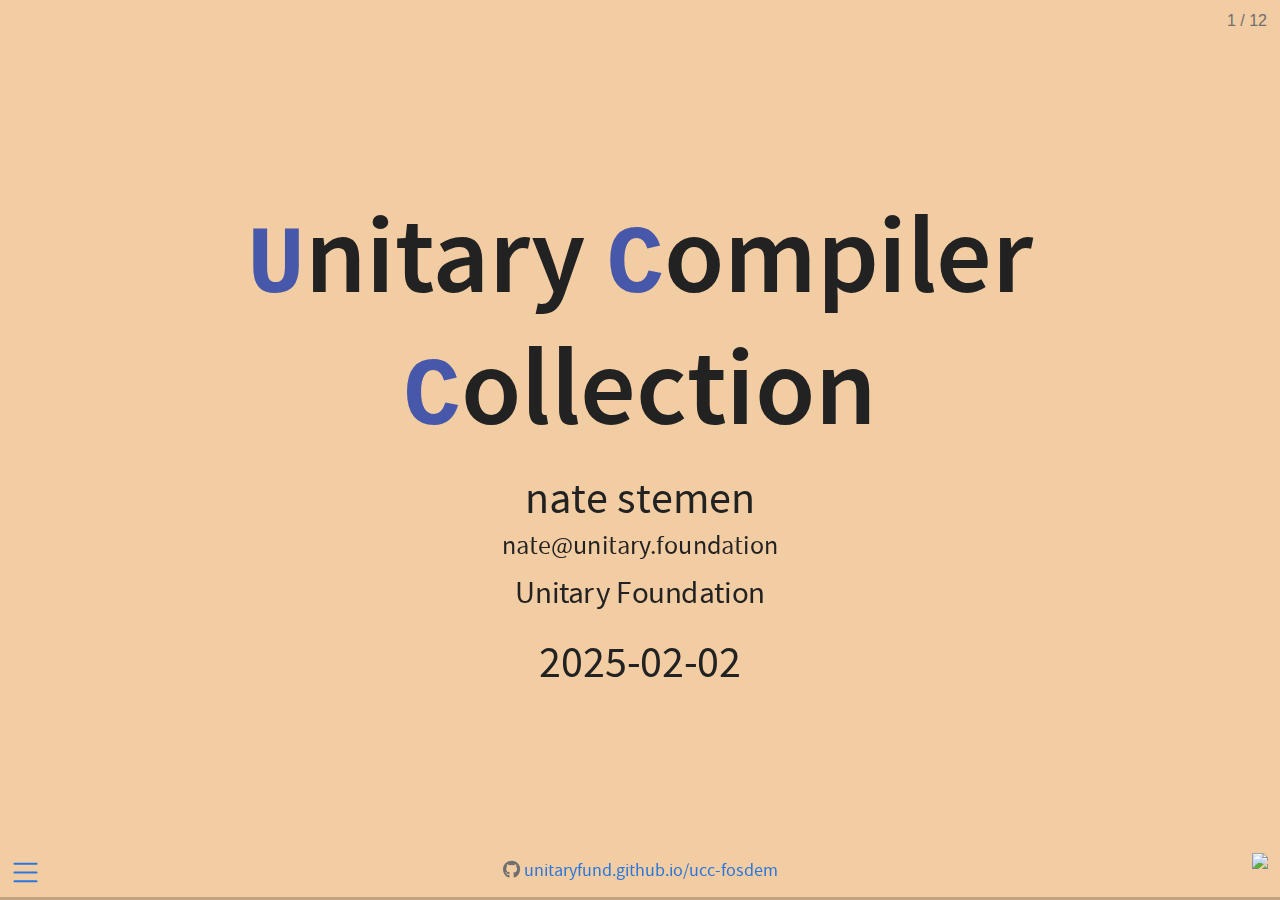
==== commit 8e65313e: "better team slide" ====
--- a/docs/ucc.html
+++ b/docs/ucc.html
@@ -13,7 +13,7 @@
 
   <meta name="author" content="nate stemen">
   <meta name="dcterms.date" content="2025-02-02">
-  <title>Unitary Compiler Collection ucc</title>
+  <title>Unitary Compiler Collection</title>
   <meta name="apple-mobile-web-app-capable" content="yes">
   <meta name="apple-mobile-web-app-status-bar-style" content="black-translucent">
   <meta name="viewport" content="width=device-width, initial-scale=1.0, maximum-scale=1.0, user-scalable=no, minimal-ui">
@@ -199,7 +199,7 @@
     <div class="slides">
 
 <section id="title-slide" class="quarto-title-block center">
-  <h1 class="title">Unitary Compiler Collection <code>ucc</code></h1>
+  <h1 class="title"><code>U</code>nitary <code>C</code>ompiler <code>C</code>ollection</h1>
 
 <div class="quarto-title-authors">
 <div class="quarto-title-author">
@@ -220,27 +220,52 @@
   <p class="date">2025-02-02</p>
 </section>
 <section id="the-team" class="title-slide slide level1 center">
-<h1>The team <img src="UCC.png" alt="Logo" style="width: 250px; vertical-align: middle;"></h1>
-<div style="display: flex; flex-wrap: wrap; justify-content: center; gap: 2rem; align-items: center;">
-<div style="flex: 1; max-width: 120px; text-align: center;">
-<p><img data-src="Jordan.png" class="rounded" width="100"></p>
-<p>Jordan Sullivan</p>
-</div>
-<div style="flex: 1; max-width: 120px; text-align: center;">
-<p><img data-src="Misty.png" class="rounded" width="100"></p>
-<p>Misty Wahl</p>
-</div>
-<div style="flex: 1; max-width: 120px; text-align: center;">
-<p><img data-src="Nate.png" class="rounded" width="100"></p>
-<p>Nate Stemen</p>
-</div>
-<div style="flex: 1; max-width: 120px; text-align: center;">
-<p><img data-src="Will.png" class="rounded" width="100"></p>
-<p>Will Zeng</p>
-</div>
-<div style="flex: 1; max-width: 120px; text-align: center;">
-<p><img data-src="Nathan.png" class="rounded" width="100"></p>
-<p>Nathan Shammah</p>
+<h1>The <img src="UCC.png" alt="Logo" style="width: 150px; vertical-align: middle;"> team</h1>
+<div>
+
+</div>
+<div class="quarto-layout-panel" data-layout="[1,1,1,1,1]">
+<div class="quarto-layout-row">
+<div class="quarto-layout-cell" style="flex-basis: 20.0%;justify-content: flex-start;">
+<div class="quarto-figure quarto-figure-center">
+<figure>
+<p><img data-src="Jordan.png" class="rounded"></p>
+<figcaption>Jordan Sullivan</figcaption>
+</figure>
+</div>
+</div>
+<div class="quarto-layout-cell" style="flex-basis: 20.0%;justify-content: flex-start;">
+<div class="quarto-figure quarto-figure-center">
+<figure>
+<p><img data-src="Misty.png" class="rounded"></p>
+<figcaption>Misty Wahl</figcaption>
+</figure>
+</div>
+</div>
+<div class="quarto-layout-cell" style="flex-basis: 20.0%;justify-content: flex-start;">
+<div class="quarto-figure quarto-figure-center">
+<figure>
+<p><img data-src="Nate.png" class="rounded"></p>
+<figcaption>Nate Stemen</figcaption>
+</figure>
+</div>
+</div>
+<div class="quarto-layout-cell" style="flex-basis: 20.0%;justify-content: flex-start;">
+<div class="quarto-figure quarto-figure-center">
+<figure>
+<p><img data-src="Will.png" class="rounded"></p>
+<figcaption>Will Zeng</figcaption>
+</figure>
+</div>
+</div>
+<div class="quarto-layout-cell" style="flex-basis: 20.0%;justify-content: flex-start;">
+<div class="quarto-figure quarto-figure-center">
+<figure>
+<p><img data-src="Nathan.png" class="rounded"></p>
+<figcaption>Nathan Shammah</figcaption>
+</figure>
+</div>
+</div>
 </div>
 </div>
 </section>
@@ -373,7 +398,31 @@
 
 <section id="get-involved" class="title-slide slide level1 center">
 <h1>Get involved!</h1>
-<p>we need and want your help!</p>
+<div class="columns">
+<div class="column" style="width:50%;">
+<div title="We want you!" style="text-align:left;!important">
+<div class="callout callout-note callout-titled callout-style-default">
+<div class="callout-body">
+<div class="callout-title">
+<div class="callout-icon-container">
+<i class="callout-icon"></i>
+</div>
+<p><strong>We want you!</strong></p>
+</div>
+<div class="callout-content">
+<ol type="1">
+<li>Test <code>ucc</code> on your workflow</li>
+<li>Contribute a new compiler pass</li>
+<li>Add documentation</li>
+<li>Help benchmark <code>ucc</code></li>
+</ol>
+</div>
+</div>
+</div>
+</div>
+</div><div class="column" style="width:49%;">
+<p>repo: <a href="https://https://github.com/unitaryfund/ucc"><code>unitaryfund/ucc</code></a> docs: <a href="https://ucc.readthedocs.io/en/latest/"><code>ucc.readthedocs.io</code></a></p>
+</div></div>
 </section>
 
 <section id="slide-2-title" class="title-slide slide level1 center">
--- a/docs/styles.css
+++ b/docs/styles.css
@@ -7,5 +7,5 @@
 }
 
 .rounded {
-    border-radius: 45%;
+    border-radius: 10%;
 }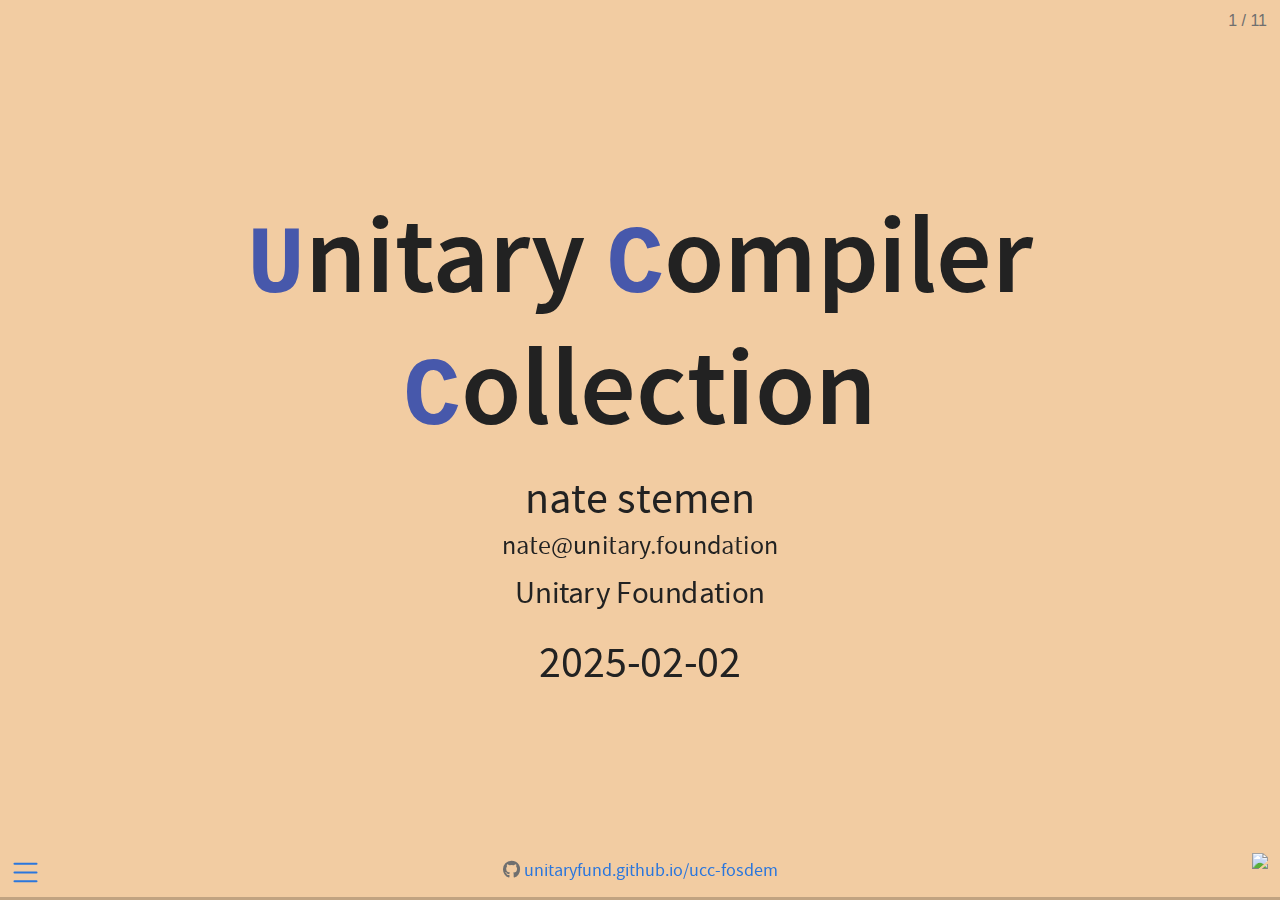
==== commit a339f97a: "cleanup" ====
--- a/docs/ucc.html
+++ b/docs/ucc.html
@@ -220,7 +220,7 @@
   <p class="date">2025-02-02</p>
 </section>
 <section id="the-team" class="title-slide slide level1 center">
-<h1>The <img src="UCC.png" alt="Logo" style="width: 150px; vertical-align: middle;"> team</h1>
+<h1>The <img src="images/UCC.png" alt="UCC logo" style="width: 150px; vertical-align: middle;"> team</h1>
 <div>
 
 </div>
@@ -229,7 +229,7 @@
 <div class="quarto-layout-cell" style="flex-basis: 20.0%;justify-content: flex-start;">
 <div class="quarto-figure quarto-figure-center">
 <figure>
-<p><img data-src="Jordan.png" class="rounded"></p>
+<p><img data-src="images/Jordan.png" class="rounded"></p>
 <figcaption>Jordan Sullivan</figcaption>
 </figure>
 </div>
@@ -237,7 +237,7 @@
 <div class="quarto-layout-cell" style="flex-basis: 20.0%;justify-content: flex-start;">
 <div class="quarto-figure quarto-figure-center">
 <figure>
-<p><img data-src="Misty.png" class="rounded"></p>
+<p><img data-src="images/Misty.png" class="rounded"></p>
 <figcaption>Misty Wahl</figcaption>
 </figure>
 </div>
@@ -245,7 +245,7 @@
 <div class="quarto-layout-cell" style="flex-basis: 20.0%;justify-content: flex-start;">
 <div class="quarto-figure quarto-figure-center">
 <figure>
-<p><img data-src="Nate.png" class="rounded"></p>
+<p><img data-src="images/Nate.png" class="rounded"></p>
 <figcaption>Nate Stemen</figcaption>
 </figure>
 </div>
@@ -253,7 +253,7 @@
 <div class="quarto-layout-cell" style="flex-basis: 20.0%;justify-content: flex-start;">
 <div class="quarto-figure quarto-figure-center">
 <figure>
-<p><img data-src="Will.png" class="rounded"></p>
+<p><img data-src="images/Will.png" class="rounded"></p>
 <figcaption>Will Zeng</figcaption>
 </figure>
 </div>
@@ -261,7 +261,7 @@
 <div class="quarto-layout-cell" style="flex-basis: 20.0%;justify-content: flex-start;">
 <div class="quarto-figure quarto-figure-center">
 <figure>
-<p><img data-src="Nathan.png" class="rounded"></p>
+<p><img data-src="images/Nathan.png" class="rounded"></p>
 <figcaption>Nathan Shammah</figcaption>
 </figure>
 </div>
@@ -270,24 +270,16 @@
 </div>
 </section>
 
-<section id="transpilation" class="title-slide slide level1 center">
-<h1>Transpilation</h1>
-<p><embed data-src="circuit.pdf"></p>
-</section>
-
-<section id="transpilation-1" class="title-slide slide level1 center">
-<h1>Transpilation</h1>
-
-<img data-src="circuit2.svg" class="r-stretch"></section>
-
 <section id="whats-in-the-name" class="title-slide slide level1 center">
 <h1>What’s in the name?</h1>
+<div class="fragment fade-in-then-semi-out">
 <dl>
-<dt>Unitary</dt>
+<dt><code>U</code>nitary</dt>
 <dd>
 <span class="math inline">\(\mathsf{U}(n) := \{U \in \mathbb{C}^{n\times n} \mid U\cdot U^\dagger = \mathbb{1}\}\)</span>
 </dd>
 </dl>
+</div>
 <aside class="notes">
 <p>Or if you aren’t a group theory nerd, operations that are trivially reversible: their inverse <span class="math inline">\(U^{-1}\)</span> is just their conjugate transpose <span class="math inline">\(U^{\dagger}\)</span></p>
 <style type="text/css">
@@ -301,34 +293,43 @@
           overflow: hidden!important;
           display:block!important;
       }</style></aside>
+<div class="fragment fade-in-then-semi-out">
 <dl>
-<dt>Compiler</dt>
+<dt><code>C</code>ompiler</dt>
 <dd>
 Translates computer code from one language to another, usually lower-level, language.
 </dd>
-<dt>Collection</dt>
+</dl>
+</div>
+<div class="r-stack">
+<div class="fragment fade-in-then-out" title="Terminology">
+<div class="callout callout-warning callout-titled callout-style-default">
+<div class="callout-body">
+<div class="callout-title">
+<div class="callout-icon-container">
+<i class="callout-icon"></i>
+</div>
+<p><strong>Terminology</strong></p>
+</div>
+<div class="callout-content">
+<p>Somtimes the word <strong>transpiler</strong> is used when the abtraction level of the input and output are the same.</p>
+</div>
+</div>
+</div>
+</div>
+<div class="fragment">
+<dl>
+<dt><code>C</code>ollection</dt>
 <dd>
 A group of objects or works to be seen, studied, or kept together.
 </dd>
 </dl>
+</div>
+</div>
 </section>
 
 <section id="what-is-a-quantum-compiler" class="title-slide slide level1 center">
 <h1>What is a quantum compiler?</h1>
-<p><span class="math display">\[
-\begin{tikzpicture}
-   \node at (0,0) {$\ket{0}$};
-   \draw (0.5,0) -- (2,0);
-   \node at (2.5,0) {H};
-   \draw (3,0) -- (5,0);
-\end{tikzpicture}
-\]</span></p>
-<p><span class="math display">\[
-\begin{quantikz}
-\lstick{\ket{0}} &amp; \gate{H} &amp; \ctrl{1} &amp; \meter{} \\
-\lstick{\ket{0}} &amp; \qw      &amp; \targ{}  &amp; \qw
-\end{quantikz}
-\]</span></p>
 <div class="cell" data-reveal="true" data-layout-align="default">
 <div class="cell-output-display">
 <div>
@@ -355,28 +356,84 @@
 <p>Lots of different frontends that are made by hardware providers to suit their own needs.</p>
 </section>
 
-<section id="what-problems-diddoes-gccclang-enable" class="title-slide slide level1 center">
-<h1>What problems did/does <code>gcc</code>/<code>clang</code> enable?</h1>
+<section id="what-problems-diddoes-gccclang-enable" class="title-slide slide level1 center" data-auto-animate="true">
+<h1 data-id="quarto-animate-title">What problems did/does <code>gcc</code>/<code>clang</code> enable?</h1>
 <div class="cell" data-reveal="true" data-layout-align="default">
 <div class="cell-output-display">
 <div>
 <p></p><figure class=""><p></p>
 <div>
 <pre class="mermaid mermaid-js">graph LR
-    A[Quantum algorithm] --&gt; B[Quantum circuit]
-    A --&gt; Class[Classical processing]
-    B --&gt;|quantum circuit compiler| C[Optimized quantum circuit]
-    C --&gt; D[Quantum Circuit Layer]
-    D --&gt; E[Quantum Gate Layer]
-    E --&gt; F[Physical Layer]
-
+    subgraph Frontends
+        A[Clang C/C++]
+        B[Rust]
+        C[Swift]
+        D[Custom Frontend]
+    end
+
+    E[gcc]
+
+    subgraph Backends
+        H[x86]
+        I[ARM]
+        J[WebAssembly]
+        K[PowerPC]
+    end
+
+    A --&gt; E
+    B --&gt; E
+    C --&gt; E
+    D --&gt; E
+
+    E --&gt; H
+    E --&gt; I
+    E --&gt; J
+    E --&gt; K
 </pre>
 </div>
 <p></p></figure><p></p>
 </div>
 </div>
 </div>
-<p>they make it easy to compile a program to any backend.</p>
+</section>
+
+<section id="what-problems-diddoes-gccclang-enable-1" class="title-slide slide level1 center" data-auto-animate="true">
+<h1 data-id="quarto-animate-title">What problems did/does <code>gcc</code>/<code>clang</code> enable?</h1>
+<div class="cell" data-reveal="true" data-layout-align="default">
+<div class="cell-output-display">
+<div>
+<p></p><figure class=""><p></p>
+<div>
+<pre class="mermaid mermaid-js">graph LR
+    subgraph Frontends
+        A[Qiskit]
+        B[Cirq]
+        C[OpenQASM]
+        D[PyTKET]
+    end
+
+    E[ucc]
+
+    subgraph Backends
+        H[IBMQ]
+        I[Quantinuum]
+        J[Google]
+    end
+
+    A --&gt; E
+    B --&gt; E
+    C --&gt; E
+    D --&gt; E
+
+    E --&gt; H
+    E --&gt; I
+    E --&gt; J
+</pre>
+</div>
+<p></p></figure><p></p>
+</div>
+</div>
+</div>
 </section>
 
 <section id="how-can-i-use-ucc" class="title-slide slide level1 center">
@@ -393,8 +450,8 @@
 
 <section id="how-does-ucc-perform" class="title-slide slide level1 center">
 <h1>How does <code>ucc</code> perform?</h1>
-<p><em>results</em></p>
-</section>
+
+<img data-src="images/results.png" class="r-stretch"></section>
 
 <section id="get-involved" class="title-slide slide level1 center">
 <h1>Get involved!</h1>
--- a/docs/styles.css
+++ b/docs/styles.css
@@ -8,4 +8,9 @@
 
 .rounded {
     border-radius: 10%;
-}+}
+
+#title-slide .author:after {
+    content: url('fosdem.png') ;
+    display: block;
+  }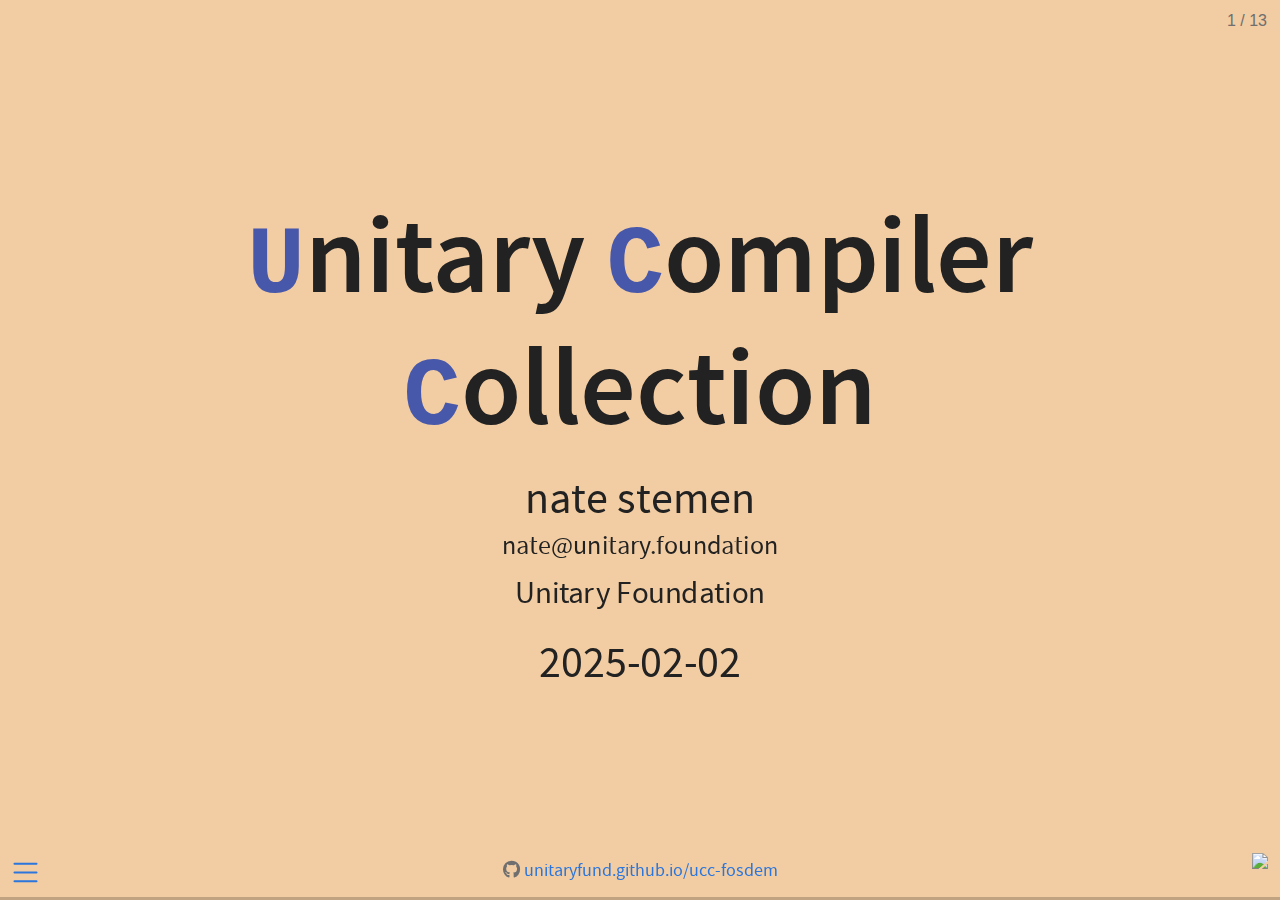
==== commit ccba2cc5: "better diagrams" ====
--- a/docs/ucc.html
+++ b/docs/ucc.html
@@ -220,7 +220,7 @@
   <p class="date">2025-02-02</p>
 </section>
 <section id="the-team" class="title-slide slide level1 center">
-<h1>The <img src="images/UCC.png" alt="UCC logo" style="width: 150px; vertical-align: middle;"> team</h1>
+<h1>The <img src="images/UCC.png" alt="UCC logo" style="width: 200px; vertical-align: middle;"> team</h1>
 <div>
 
 </div>
@@ -328,47 +328,240 @@
 </div>
 </section>
 
-<section id="what-is-a-quantum-compiler" class="title-slide slide level1 center">
-<h1>What is a quantum compiler?</h1>
+<section id="what-is-a-quantum-compiler" class="title-slide slide level1 center" data-auto-animate="true">
+<h1 data-id="quarto-animate-title">What is a quantum compiler?</h1>
+<!-- [data-uri] -->
+<div class="r-stack">
+<div class="fragment">
+<p><img data-src="images/circuit1.png"></p>
+</div>
+<div class="fragment">
+<p><img data-src="images/circuit2.png"></p>
+</div>
+<div class="fragment">
+<p><img data-src="images/circuit3.png"></p>
+</div>
+</div>
+<!-- a placeholder image showing some examples of how a circuit is transformed through transpilation -->
+<aside class="notes">
+<p>a quantum compiler</p>
+<style type="text/css">
+        span.MJX_Assistive_MathML {
+          position:absolute!important;
+          clip: rect(1px, 1px, 1px, 1px);
+          padding: 1px 0 0 0!important;
+          border: 0!important;
+          height: 1px!important;
+          width: 1px!important;
+          overflow: hidden!important;
+          display:block!important;
+      }</style></aside>
+</section>
+
+<section id="what-does-the-ecosystem-look-like" class="title-slide slide level1 center">
+<h1>What does the ecosystem look like?</h1>
+<div class="fragment">
+<div class="cell" data-reveal="true" data-layout-align="default">
+<div class="cell-output-display">
+<div>
+<p></p><figure class=""><p></p>
+<div>
+<pre class="mermaid mermaid-js">graph TD
+    style google fill:#F2CCA2,stroke:#82A2A2
+    style ibm fill:#F2CCA2,stroke:#82A2A2
+    style quantinuum fill:#F2CCA2,stroke:#82A2A2
+
+    style A stroke:#82A2A2,color:black
+    style B stroke:#82A2A2,color:black
+    style C stroke:#82A2A2,color:black
+    style D stroke:#82A2A2,color:black
+    style E stroke:#82A2A2,color:black
+    style F stroke:#82A2A2,color:black
+    style H stroke:#82A2A2,color:black
+
+    linkStyle default stroke:#82A2A2,stroke-width:1.5
+
+    subgraph google
+        A(Cirq)
+        B(Willow)
+        A --&gt;|cirq.transformers| B
+    end
+    subgraph ibm
+        C(Qiskit)
+        D(ibmq)
+        C --&gt;|qiskit.transpiler| D
+    end
+    subgraph quantinuum
+        E(tket)
+        H(tket2)
+        F(H2)
+        E --&gt;|pytket.passes| F
+        H --&gt; F
+    end
+</pre>
+</div>
+<p></p></figure><p></p>
+</div>
+</div>
+</div>
+</div>
+</section>
+
+<section id="what-does-the-ecosystem-look-like-1" class="title-slide slide level1 center">
+<h1>What does the ecosystem look like?</h1>
+<div class="cell" data-reveal="true" data-layout-align="default">
+<div class="cell-output-display">
+<div>
+<p></p><figure class=""><p></p>
+<div>
+<pre class="mermaid mermaid-js">graph TD
+    style google fill:#F2CCA2,stroke:#82A2A2
+    style ibm fill:#F2CCA2,stroke:#82A2A2
+    style quantinuum fill:#F2CCA2,stroke:#82A2A2
+
+    style A stroke:#82A2A2,color:black
+    style B stroke:#82A2A2,color:black
+    style C stroke:#82A2A2,color:black
+    style D stroke:#82A2A2,color:black
+    style E stroke:#82A2A2,color:black
+    style F stroke:#82A2A2,color:black
+    style G stroke:#82A2A2,color:black
+    style H stroke:#82A2A2,color:black
+
+    linkStyle default stroke:#82A2A2,stroke-width:1.5
+
+    subgraph google
+        A(Cirq)
+        B(Willow)
+        A --&gt;|cirq.transformers| B
+    end
+    subgraph ibm
+        C(Qiskit)
+        D(ibmq)
+        C --&gt;|qiskit.transpiler| D
+    end
+    subgraph quantinuum
+        E(tket)
+        H(tket2)
+        F(H2)
+        E --&gt;|pytket.passes| F
+        H --&gt; F
+    end
+    G(QASM)
+    G -.-&gt; google
+    G -.-&gt; ibm
+    G -.-&gt; quantinuum
+</pre>
+</div>
+<p></p></figure><p></p>
+</div>
+</div>
+</div>
+</section>
+
+<section id="whats-so-great-about-classical-compilers" class="title-slide slide level1 center">
+<h1>What’s so great about (classical) compilers?</h1>
+<div class="columns">
+<div class="column fragment" style="width:40%;">
+<p>A standardized <strong>Intermediate Representation</strong> (IR)</p>
+</div><div class="column">
+<div class="r-stack">
+<div class="fragment fade-in-then-out">
 <div class="cell" data-reveal="true" data-layout-align="default">
 <div class="cell-output-display">
 <div>
 <p></p><figure class=""><p></p>
 <div>
 <pre class="mermaid mermaid-js">graph LR
-    A[Quantum algorithm] --&gt; B[Quantum circuit]
-    A --&gt; Class[Classical processing]
-    B --&gt;|quantum circuit compiler| C[Optimized quantum circuit]
-    C --&gt; D[Quantum Circuit Layer]
-    D --&gt; E[Quantum Gate Layer]
-    E --&gt; F[Physical Layer]
-
+    style Frontends fill:#F2CCA2,stroke:#F2CCA2
+    style Backends fill:#F2CCA2,stroke:#F2CCA2
+
+    style A stroke:#82A2A2,color:black
+    style B stroke:#82A2A2,color:black
+    style C stroke:#82A2A2,color:black
+    style D stroke:#82A2A2,color:black
+
+    style H stroke:#82A2A2,color:black
+    style I stroke:#82A2A2,color:black
+    style J stroke:#82A2A2,color:black
+    style K stroke:#82A2A2,color:black
+
+    linkStyle default stroke:#82A2A2,stroke-width:1.5
+
+    classDef largeFont font-size:48px;
+    class A,B,C,D,H,I,J,K largeFont
+
+    subgraph Frontends
+        A[Clang C/C++]
+        B[Rust]
+        C[Swift]
+        D[Custom]
+    end
+
+    subgraph Backends
+        direction TB
+        H[x86]
+        I[ARM]
+        J[Wasm]
+        K[PowerPC]
+    end
+
+    A --&gt;| | H
+    B --&gt;| | H
+    C --&gt;| | H
+    D --&gt;| | H
+
+    A --&gt;| | I
+    B --&gt;| | I
+    C --&gt;| | I
+    D --&gt;| | I
+
+    A --&gt;| | J
+    B --&gt;| | J
+    C --&gt;| | J
+    D --&gt;| | J
+
+    A --&gt;| | K
+    B --&gt;| | K
+    C --&gt;| | K
+    D --&gt;| | K
 </pre>
 </div>
 <p></p></figure><p></p>
 </div>
 </div>
 </div>
-</section>
-
-<section id="what-does-the-ecosystem-look-like" class="title-slide slide level1 center">
-<h1>What does the ecosystem look like?</h1>
-<p>Lots of different frontends that are made by hardware providers to suit their own needs.</p>
-</section>
-
-<section id="what-problems-diddoes-gccclang-enable" class="title-slide slide level1 center" data-auto-animate="true">
-<h1 data-id="quarto-animate-title">What problems did/does <code>gcc</code>/<code>clang</code> enable?</h1>
+</div>
+<div class="fragment fade-in">
 <div class="cell" data-reveal="true" data-layout-align="default">
 <div class="cell-output-display">
 <div>
 <p></p><figure class=""><p></p>
 <div>
 <pre class="mermaid mermaid-js">graph LR
+    style Frontends fill:#F2CCA2,stroke:#F2CCA2
+    style Backends fill:#F2CCA2,stroke:#F2CCA2
+
+    style A stroke:#82A2A2,color:black
+    style B stroke:#82A2A2,color:black
+    style C stroke:#82A2A2,color:black
+    style D stroke:#82A2A2,color:black
+    style E stroke:#82A2A2,color:black
+
+    style H stroke:#82A2A2,color:black
+    style I stroke:#82A2A2,color:black
+    style J stroke:#82A2A2,color:black
+    style K stroke:#82A2A2,color:black
+
+    linkStyle default stroke:#82A2A2,stroke-width:1.5
+    classDef largeFont font-size:48px;
+    class A,B,C,D,E,H,I,J,K largeFont
+
     subgraph Frontends
         A[Clang C/C++]
         B[Rust]
         C[Swift]
-        D[Custom Frontend]
+        D[Custom]
     end
 
     E[gcc]
@@ -376,7 +569,7 @@
     subgraph Backends
         H[x86]
         I[ARM]
-        J[WebAssembly]
+        J[Wasm]
         K[PowerPC]
     end
 
@@ -395,57 +588,63 @@
 </div>
 </div>
 </div>
-</section>
-
-<section id="what-problems-diddoes-gccclang-enable-1" class="title-slide slide level1 center" data-auto-animate="true">
-<h1 data-id="quarto-animate-title">What problems did/does <code>gcc</code>/<code>clang</code> enable?</h1>
-<div class="cell" data-reveal="true" data-layout-align="default">
-<div class="cell-output-display">
-<div>
-<p></p><figure class=""><p></p>
-<div>
-<pre class="mermaid mermaid-js">graph LR
-    subgraph Frontends
-        A[Qiskit]
-        B[Cirq]
-        C[OpenQASM]
-        D[PyTKET]
-    end
-
-    E[ucc]
-
-    subgraph Backends
-        H[IBMQ]
-        I[Quantinuum]
-        J[Google]
-    end
-
-    A --&gt; E
-    B --&gt; E
-    C --&gt; E
-    D --&gt; E
-
-    E --&gt; H
-    E --&gt; I
-    E --&gt; J
-</pre>
-</div>
-<p></p></figure><p></p>
-</div>
-</div>
-</div>
+</div>
+</div>
+</div></div>
 </section>
 
 <section id="how-can-i-use-ucc" class="title-slide slide level1 center">
 <h1>How can I use <code>ucc</code>?</h1>
+<div class="fragment fade-in-then-semi-out">
 <p><strong>Install</strong></p>
 <div class="sourceCode" id="cb1"><pre class="sourceCode numberSource bash number-lines code-with-copy"><code class="sourceCode bash"><span id="cb1-1"><a></a><span class="ex">$</span> pip install ucc</span></code><button title="Copy to Clipboard" class="code-copy-button"><i class="bi"></i></button></pre></div>
+</div>
+<div class="fragment">
 <p><strong>Run!</strong></p>
 <div class="sourceCode" id="cb2"><pre class="sourceCode numberSource python number-lines code-with-copy"><code class="sourceCode python"><span id="cb2-1"><a></a><span class="im">import</span> ucc</span>
 <span id="cb2-2"><a></a></span>
-<span id="cb2-3"><a></a>circuit <span class="op">=</span> ...  <span class="co"># must be one of cirq, qiskit, PyTKET, qasm</span></span>
+<span id="cb2-3"><a></a>circuit <span class="op">=</span> ...  <span class="co"># one of cirq, qiskit, PyTKET, qasm</span></span>
 <span id="cb2-4"><a></a></span>
 <span id="cb2-5"><a></a>ucc.<span class="bu">compile</span>(circuit)</span></code><button title="Copy to Clipboard" class="code-copy-button"><i class="bi"></i></button></pre></div>
+</div>
+</section>
+
+<section id="can-i-customize-the-workflow" class="title-slide slide level1 smaller center">
+<h1>Can I customize the workflow?</h1>
+<div class="columns">
+<div class="column" style="width:40%;">
+<div class="fragment fade-in-then-semi-out">
+<p><strong>Default passes:</strong></p>
+<div class="sourceCode" id="cb3"><pre class="sourceCode numberSource csv number-lines code-with-copy"><code class="sourceCode"><span id="cb3-1"><a></a>BasisTranslator</span>
+<span id="cb3-2"><a></a>Optimize1qGatesDecomposition</span>
+<span id="cb3-3"><a></a>CommutativeCancellation</span>
+<span id="cb3-4"><a></a>Collect2qBlocks</span>
+<span id="cb3-5"><a></a>ConsolidateBlocks</span>
+<span id="cb3-6"><a></a>UnitarySynthesis</span>
+<span id="cb3-7"><a></a>Optimize1qGatesDecomposition</span>
+<span id="cb3-8"><a></a>CollectCliffords</span>
+<span id="cb3-9"><a></a>HighLevelSynthesis</span></code><button title="Copy to Clipboard" class="code-copy-button"><i class="bi"></i></button></pre></div>
+</div>
+</div><div class="column" style="width:60%;">
+<div class="fragment">
+<p><strong>Custom pass:</strong></p>
+<div class="sourceCode" id="cb4"><pre class="sourceCode numberSource py number-lines code-with-copy"><code class="sourceCode python"><span id="cb4-1"><a></a><span class="im">from</span> qiskit.transpiler.basepasses <span class="im">import</span> TransformationPass</span>
+<span id="cb4-2"><a></a><span class="im">from</span> qiskit.dagcircuit <span class="im">import</span> DAGCircuit</span>
+<span id="cb4-3"><a></a><span class="im">from</span> ucc <span class="im">import</span> UCCDefault1</span>
+<span id="cb4-4"><a></a></span>
+<span id="cb4-5"><a></a>ucc_compiler <span class="op">=</span> UCCDefault1()</span>
+<span id="cb4-6"><a></a></span>
+<span id="cb4-7"><a></a><span class="kw">class</span> KAKDecomposition(TransformationPass):</span>
+<span id="cb4-8"><a></a>    <span class="kw">def</span> <span class="fu">__init__</span>(<span class="va">self</span>):</span>
+<span id="cb4-9"><a></a>        <span class="bu">super</span>().<span class="fu">__init__</span>()</span>
+<span id="cb4-10"><a></a></span>
+<span id="cb4-11"><a></a>    <span class="kw">def</span> run(<span class="va">self</span>, dag: DAGCircuit) <span class="op">-&gt;</span> DAGCircuit:</span>
+<span id="cb4-12"><a></a>        <span class="co">#  Your code here</span></span>
+<span id="cb4-13"><a></a>        <span class="cf">return</span> better_dag</span>
+<span id="cb4-14"><a></a></span>
+<span id="cb4-15"><a></a>ucc_compiler.pass_manager.append(KAKDecomposition())</span></code><button title="Copy to Clipboard" class="code-copy-button"><i class="bi"></i></button></pre></div>
+</div>
+</div></div>
 </section>
 
 <section id="how-does-ucc-perform" class="title-slide slide level1 center">
@@ -482,9 +681,45 @@
 </div></div>
 </section>
 
-<section id="slide-2-title" class="title-slide slide level1 center">
-<h1>Slide 2 Title</h1>
-<div class="sourceCode" id="cb3"><pre class="sourceCode numberSource python number-lines code-with-copy"><code class="sourceCode python"><span id="cb3-1"><a></a><span class="bu">print</span>(<span class="st">"Code example"</span>)</span></code><button title="Copy to Clipboard" class="code-copy-button"><i class="bi"></i></button></pre></div>
+<section id="got-an-idea" class="title-slide slide level1 smaller center">
+<h1>Got an idea?</h1>
+<div class="columns">
+<div class="column">
+<p><strong>Apply for a microgrant!</strong> <img data-src="images/microgrants.png"></p>
+</div><div class="column">
+<p><strong>Approach:</strong></p>
+<ul>
+<li>$4k no strings attached</li>
+<li>Aimed at explorers in quantum</li>
+<li>Generally open-source, but also community projects</li>
+<li>Usually 3-6 months duration</li>
+<li>Short online applications</li>
+</ul>
+<div class="fragment">
+<div style="font-size: 1.3em;">
+<div class="callout callout-tip callout-style-simple">
+<div class="callout-body">
+<div class="callout-icon-container">
+<i class="callout-icon"></i>
+</div>
+<div class="callout-content">
+<p>Apply @ <code><span style="color:green;"><strong>unitary.foundation/grants</strong></span></code></p>
+</div>
+</div>
+</div>
+</div>
+</div>
+</div></div>
+</section>
+
+<section id="section" class="title-slide slide level1 center">
+<h1></h1>
+<div class="columns">
+<div class="column" style="width:45%;">
+<p><img src="images/uccqrcode.png" alt="UCC repo QR Code" style="width: 90%; vertical-align: middle;"></p>
+</div><div class="column" style="text-align:right; vertical-align: middle;">
+<p><span class="r-fit-text"><strong>Thank you!</strong></span></p>
+</div></div>
 
 
 
--- a/docs/styles.css
+++ b/docs/styles.css
@@ -10,7 +10,14 @@
     border-radius: 10%;
 }
 
-#title-slide .author:after {
-    content: url('fosdem.png') ;
-    display: block;
-  }+/* 82A2A2 */
+
+div.callout-note .callout-icon::before {
+    color: #ff5252 !important;
+    background-image: url('data:image/svg+xml,<svg xmlns="http://www.w3.org/2000/svg" viewBox="0 0 384 512"><!--!Font Awesome Free 6.7.2 by @fontawesome - https://fontawesome.com License - https://fontawesome.com/license/free Copyright 2025 Fonticons, Inc.--><path d="M64 448l0-177.6c5.2 1 10.5 1.6 16 1.6l16 0 0 32 0 144c0 8.8-7.2 16-16 16s-16-7.2-16-16zM80 224c-17.7 0-32-14.3-32-32c0 0 0 0 0 0l0-24c0-66.3 53.7-120 120-120l48 0c52.5 0 97.1 33.7 113.4 80.7c-3.1-.5-6.2-.7-9.4-.7c-20 0-37.9 9.2-49.7 23.6c-9-4.9-19.4-7.6-30.3-7.6c-15.1 0-29 5.3-40 14c-11-8.8-24.9-14-40-14l-40 0c-13.3 0-24 10.7-24 24s10.7 24 24 24l40 0c8.8 0 16 7.2 16 16s-7.2 16-16 16l-40 0-40 0zM0 192s0 0 0 0c0 18 6 34.6 16 48l0 208c0 35.3 28.7 64 64 64s64-28.7 64-64l0-82c5.1 1.3 10.5 2 16 2c25.3 0 47.2-14.7 57.6-36c7 2.6 14.5 4 22.4 4c20 0 37.9-9.2 49.7-23.6c9 4.9 19.4 7.6 30.3 7.6c35.3 0 64-28.7 64-64l0-64 0-24C384 75.2 308.8 0 216 0L168 0C75.2 0 0 75.2 0 168l0 24zm336 64c0 8.8-7.2 16-16 16s-16-7.2-16-16l0-48 0-16c0-8.8 7.2-16 16-16s16 7.2 16 16l0 64zM160 272c5.5 0 10.9-.7 16-2l0 2 0 32c0 8.8-7.2 16-16 16s-16-7.2-16-16l0-32 16 0zm64-24l0-40c0-8.8 7.2-16 16-16s16 7.2 16 16l0 48 0 16c0 8.8-7.2 16-16 16s-16-7.2-16-16l0-24z"/></svg>')!important;
+}
+
+.mermaid text.subgraph-label {
+    font-size: 48px !important;
+    font-weight: bold;
+}
